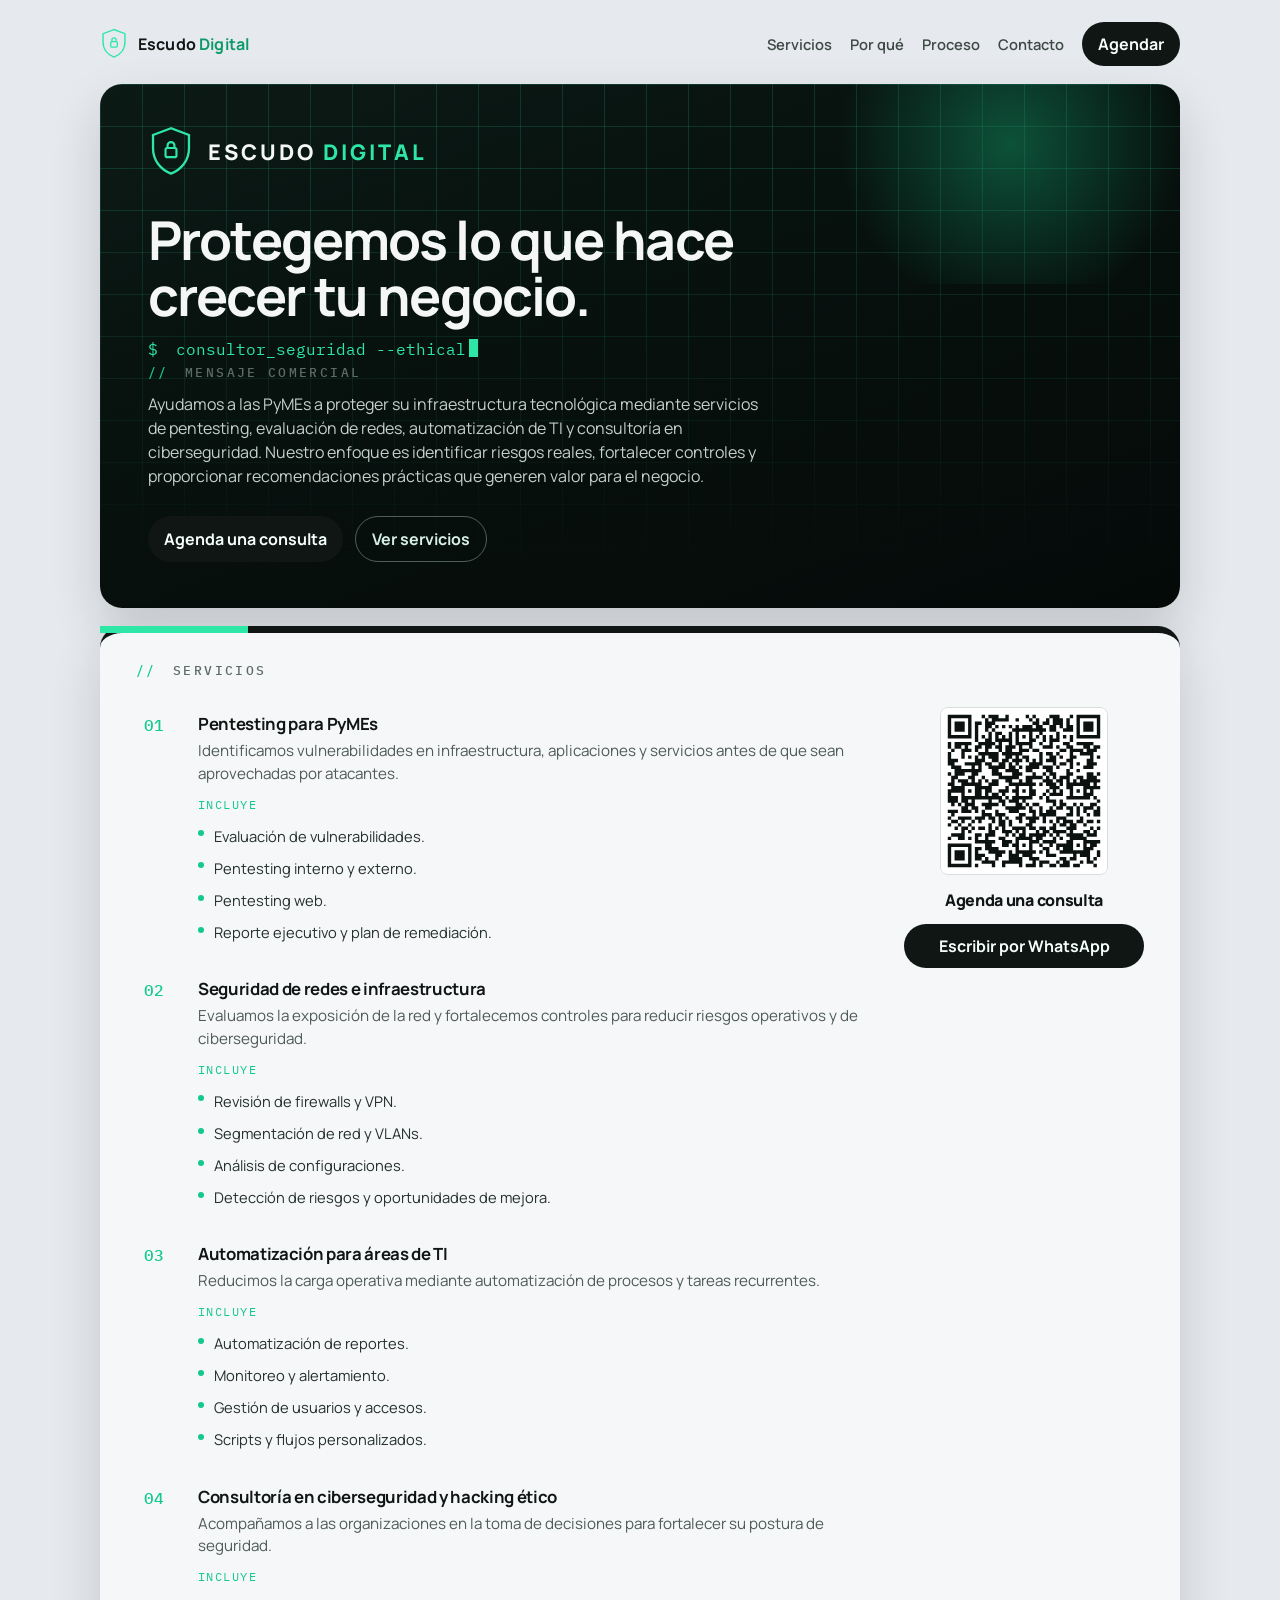
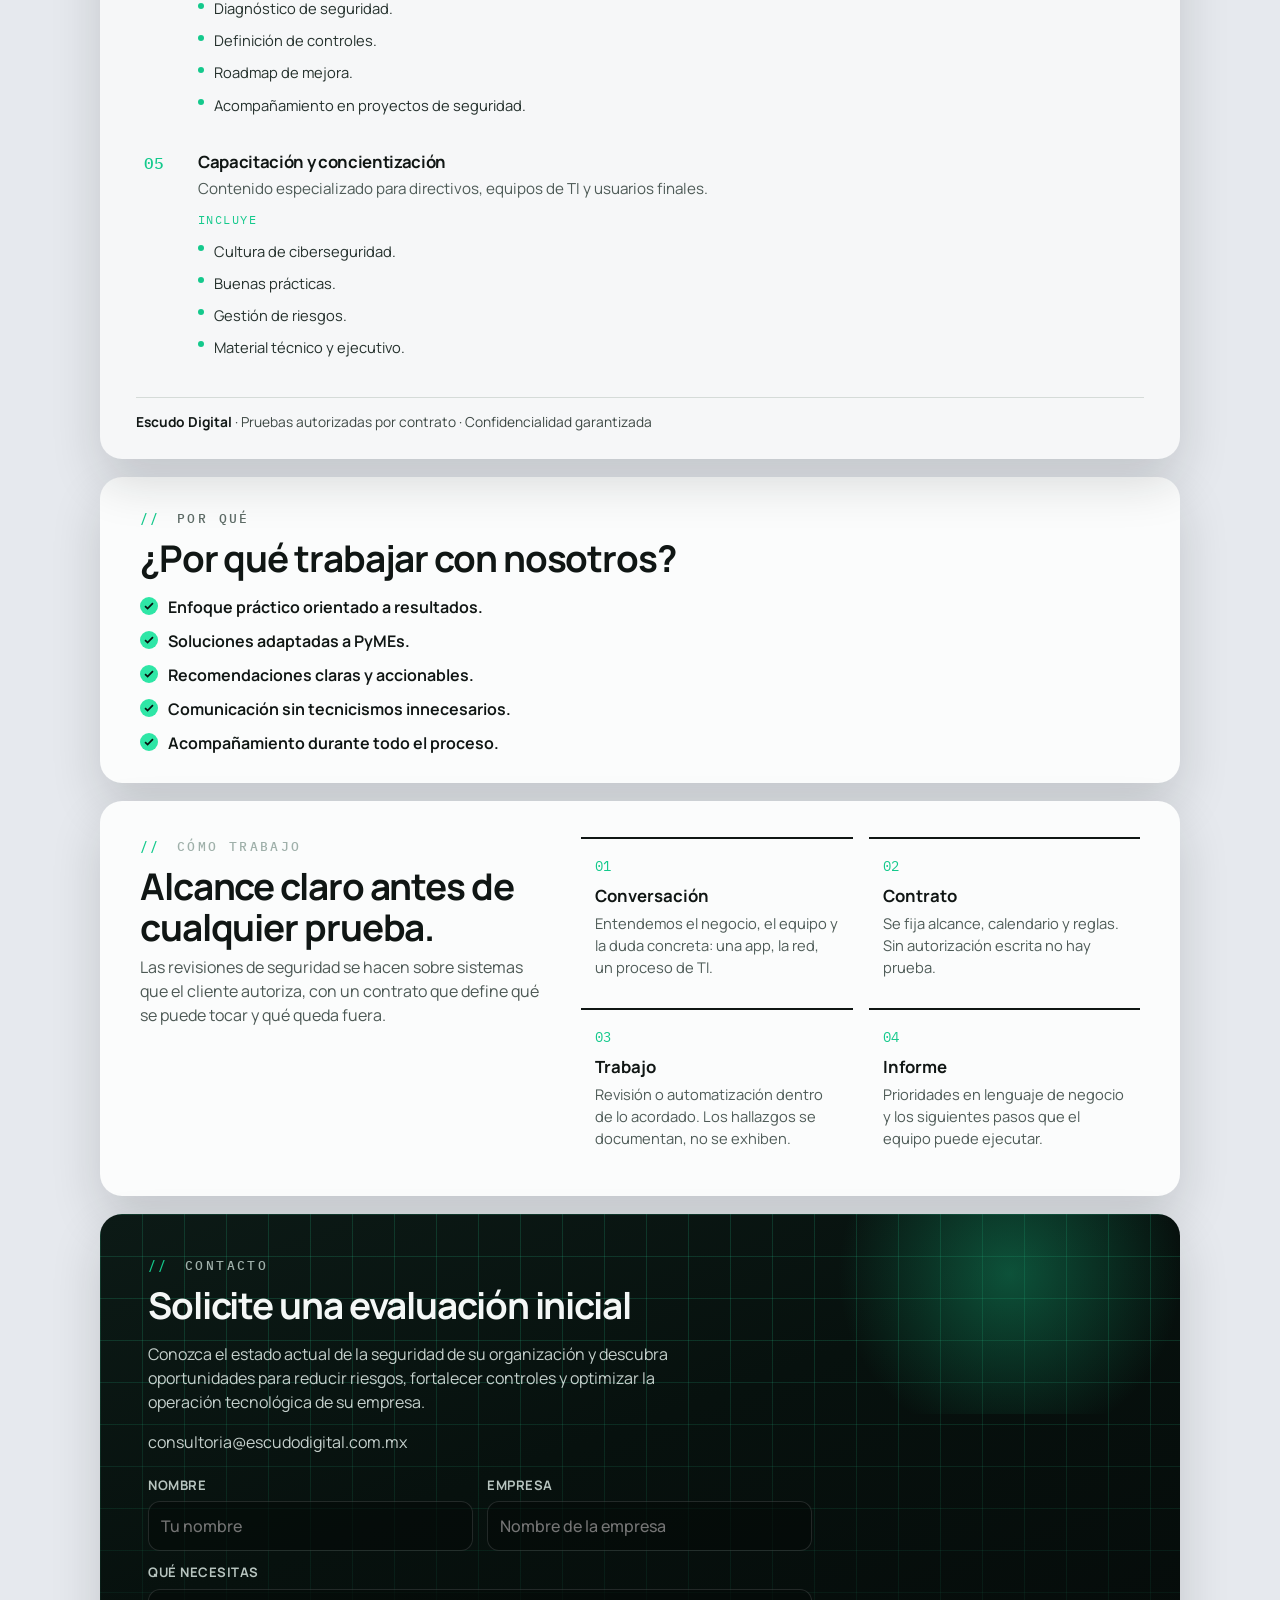
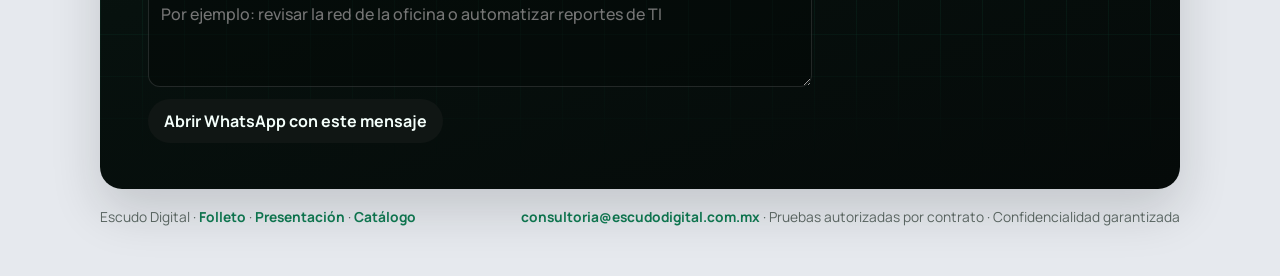
==== index.html @ 9bf89fc8 "Add files via upload" ====
<!DOCTYPE html>
<html lang="es">
<head>
  <meta charset="UTF-8">
  <meta name="viewport" content="width=device-width, initial-scale=1">
  <title>Escudo Digital</title>
  <meta name="description" content="Escudo Digital. Protegemos lo que hace crecer tu negocio. Ciberseguridad y TI para PyMEs.">
  <meta name="theme-color" content="#07110e">
  <link rel="icon" href="favicon.svg" type="image/svg+xml">
  <link rel="preconnect" href="https://fonts.googleapis.com">
  <link rel="preconnect" href="https://fonts.gstatic.com" crossorigin>
  <link href="https://fonts.googleapis.com/css2?family=IBM+Plex+Mono:wght@400;500&family=Manrope:wght@400;500;600;700;800&display=swap" rel="stylesheet">
  <link rel="stylesheet" href="css/styles.css">
</head>
<body>
  <div class="page">
    <header class="nav">
      <a class="brand" href="#inicio">
        <span class="shield" aria-hidden="true">
          <svg viewBox="0 0 32 36" fill="none">
            <path d="M16 1.5 3.5 6.2v9.4c0 8.2 5.3 14.6 12.5 17.4 7.2-2.8 12.5-9.2 12.5-17.4V6.2L16 1.5Z" stroke="currentColor" stroke-width="1.6"/>
            <rect x="12.2" y="15.2" width="7.6" height="6.4" rx="1.2" stroke="currentColor" stroke-width="1.5"/>
            <path d="M13.6 15.2v-1.7a2.4 2.4 0 0 1 4.8 0v1.7" stroke="currentColor" stroke-width="1.5"/>
          </svg>
        </span>
        <span class="brand-name">Escudo <em>Digital</em></span>
      </a>
      <nav class="nav-links" aria-label="Secciones">
        <a href="#servicios">Servicios</a>
        <a href="#por-que">Por qué</a>
        <a href="#proceso">Proceso</a>
        <a href="#contacto">Contacto</a>
      </nav>
      <a class="nav-cta" href="https://wa.me/525574418610?text=Hola%2C%20quiero%20agendar%20una%20consulta%20con%20Escudo%20Digital." target="_blank" rel="noopener">Agendar</a>
    </header>

    <main>
      <section class="hero card-dark" id="inicio">
        <div class="grid" aria-hidden="true"></div>
        <div class="glow" aria-hidden="true"></div>
        <div class="hero-inner">
          <div class="identity">
            <span class="shield lg" aria-hidden="true">
              <svg viewBox="0 0 32 36" fill="none">
                <path d="M16 1.5 3.5 6.2v9.4c0 8.2 5.3 14.6 12.5 17.4 7.2-2.8 12.5-9.2 12.5-17.4V6.2L16 1.5Z" stroke="currentColor" stroke-width="1.6"/>
                <rect x="12.2" y="15.2" width="7.6" height="6.4" rx="1.2" stroke="currentColor" stroke-width="1.5"/>
                <path d="M13.6 15.2v-1.7a2.4 2.4 0 0 1 4.8 0v1.7" stroke="currentColor" stroke-width="1.5"/>
              </svg>
            </span>
            <div>
              <p class="logo-word">Escudo <span>Digital</span></p>
            </div>
          </div>

          <h1>Protegemos lo que hace crecer tu negocio.</h1>
          <p class="prompt" aria-label="consultor de seguridad, modo ético">
            <span class="prompt-mark">$</span>
            <span id="typed"></span><span class="caret" aria-hidden="true"></span>
          </p>
          <p class="kicker hero-kicker"><span>//</span> Mensaje comercial</p>
          <p class="lead">
            Ayudamos a las PyMEs a proteger su infraestructura tecnológica mediante servicios de pentesting, evaluación de redes, automatización de TI y consultoría en ciberseguridad. Nuestro enfoque es identificar riesgos reales, fortalecer controles y proporcionar recomendaciones prácticas que generen valor para el negocio.
          </p>

          <div class="hero-actions">
            <a class="btn primary" href="https://wa.me/525574418610?text=Hola%2C%20quiero%20agendar%20una%20consulta%20con%20Escudo%20Digital." target="_blank" rel="noopener">Agenda una consulta</a>
            <a class="btn ghost" href="#servicios">Ver servicios</a>
          </div>
        </div>
      </section>

      <section class="services card-light" id="servicios">
        <div class="services-head">
          <p class="kicker"><span>//</span> Servicios</p>
        </div>
        <div class="services-layout">
          <ol class="service-list">
            <li>
              <span>01</span>
              <div>
                <h2>Pentesting para PyMEs</h2>
                <p>Identificamos vulnerabilidades en infraestructura, aplicaciones y servicios antes de que sean aprovechadas por atacantes.</p>
                <p class="includes">Incluye</p>
                <ul class="service-detail">
                  <li>Evaluación de vulnerabilidades.</li>
                  <li>Pentesting interno y externo.</li>
                  <li>Pentesting web.</li>
                  <li>Reporte ejecutivo y plan de remediación.</li>
                </ul>
              </div>
            </li>
            <li>
              <span>02</span>
              <div>
                <h2>Seguridad de redes e infraestructura</h2>
                <p>Evaluamos la exposición de la red y fortalecemos controles para reducir riesgos operativos y de ciberseguridad.</p>
                <p class="includes">Incluye</p>
                <ul class="service-detail">
                  <li>Revisión de firewalls y VPN.</li>
                  <li>Segmentación de red y VLANs.</li>
                  <li>Análisis de configuraciones.</li>
                  <li>Detección de riesgos y oportunidades de mejora.</li>
                </ul>
              </div>
            </li>
            <li>
              <span>03</span>
              <div>
                <h2>Automatización para áreas de TI</h2>
                <p>Reducimos la carga operativa mediante automatización de procesos y tareas recurrentes.</p>
                <p class="includes">Incluye</p>
                <ul class="service-detail">
                  <li>Automatización de reportes.</li>
                  <li>Monitoreo y alertamiento.</li>
                  <li>Gestión de usuarios y accesos.</li>
                  <li>Scripts y flujos personalizados.</li>
                </ul>
              </div>
            </li>
            <li>
              <span>04</span>
              <div>
                <h2>Consultoría en ciberseguridad y hacking ético</h2>
                <p>Acompañamos a las organizaciones en la toma de decisiones para fortalecer su postura de seguridad.</p>
                <p class="includes">Incluye</p>
                <ul class="service-detail">
                  <li>Diagnóstico de seguridad.</li>
                  <li>Definición de controles.</li>
                  <li>Roadmap de mejora.</li>
                  <li>Acompañamiento en proyectos de seguridad.</li>
                </ul>
              </div>
            </li>
            <li>
              <span>05</span>
              <div>
                <h2>Capacitación y concientización</h2>
                <p>Contenido especializado para directivos, equipos de TI y usuarios finales.</p>
                <p class="includes">Incluye</p>
                <ul class="service-detail">
                  <li>Cultura de ciberseguridad.</li>
                  <li>Buenas prácticas.</li>
                  <li>Gestión de riesgos.</li>
                  <li>Material técnico y ejecutivo.</li>
                </ul>
              </div>
            </li>
          </ol>

          <aside class="agenda">
            <img src="qr.svg" width="168" height="168" alt="Código QR para agendar una consulta por WhatsApp">
            <p>Agenda una consulta</p>
            <a class="btn primary full" href="https://wa.me/525574418610?text=Hola%2C%20quiero%20agendar%20una%20consulta%20con%20Escudo%20Digital." target="_blank" rel="noopener">Escribir por WhatsApp</a>
          </aside>
        </div>
        <p class="fineprint"><strong>Escudo Digital</strong> · Pruebas autorizadas por contrato · Confidencialidad garantizada</p>
      </section>

      <section class="why" id="por-que">
        <p class="kicker"><span>//</span> Por qué</p>
        <h2>¿Por qué trabajar con nosotros?</h2>
        <ul>
          <li>Enfoque práctico orientado a resultados.</li>
          <li>Soluciones adaptadas a PyMEs.</li>
          <li>Recomendaciones claras y accionables.</li>
          <li>Comunicación sin tecnicismos innecesarios.</li>
          <li>Acompañamiento durante todo el proceso.</li>
        </ul>
      </section>

      <section class="process" id="proceso">
        <div class="process-copy">
          <p class="kicker light"><span>//</span> Cómo trabajo</p>
          <h2>Alcance claro antes de cualquier prueba.</h2>
          <p>Las revisiones de seguridad se hacen sobre sistemas que el cliente autoriza, con un contrato que define qué se puede tocar y qué queda fuera.</p>
        </div>
        <ol class="steps">
          <li>
            <span>01</span>
            <h3>Conversación</h3>
            <p>Entendemos el negocio, el equipo y la duda concreta: una app, la red, un proceso de TI.</p>
          </li>
          <li>
            <span>02</span>
            <h3>Contrato</h3>
            <p>Se fija alcance, calendario y reglas. Sin autorización escrita no hay prueba.</p>
          </li>
          <li>
            <span>03</span>
            <h3>Trabajo</h3>
            <p>Revisión o automatización dentro de lo acordado. Los hallazgos se documentan, no se exhiben.</p>
          </li>
          <li>
            <span>04</span>
            <h3>Informe</h3>
            <p>Prioridades en lenguaje de negocio y los siguientes pasos que el equipo puede ejecutar.</p>
          </li>
        </ol>
      </section>

      <section class="contact card-dark" id="contacto">
        <div class="grid" aria-hidden="true"></div>
        <div class="glow" aria-hidden="true"></div>
        <div class="contact-inner">
          <p class="kicker"><span>//</span> Contacto</p>
          <h2>Solicite una evaluación inicial</h2>
          <p>Conozca el estado actual de la seguridad de su organización y descubra oportunidades para reducir riesgos, fortalecer controles y optimizar la operación tecnológica de su empresa.</p>
          <p class="mail"><a href="mailto:consultoria@escudodigital.com.mx">consultoria@escudodigital.com.mx</a></p>
          <form class="consult" id="consult-form">
            <label>
              Nombre
              <input name="nombre" type="text" autocomplete="name" required placeholder="Tu nombre">
            </label>
            <label>
              Empresa
              <input name="empresa" type="text" autocomplete="organization" placeholder="Nombre de la empresa">
            </label>
            <label class="wide">
              Qué necesitas
              <textarea name="mensaje" rows="3" required placeholder="Por ejemplo: revisar la red de la oficina o automatizar reportes de TI"></textarea>
            </label>
            <button class="btn primary" type="submit">Abrir WhatsApp con este mensaje</button>
          </form>
        </div>
      </section>
    </main>

    <footer>
      <p>Escudo Digital · <a href="folleto.html">Folleto</a> · <a href="presentacion.html">Presentación</a> · <a href="catalogo.html">Catálogo</a></p>
      <p><a href="mailto:consultoria@escudodigital.com.mx">consultoria@escudodigital.com.mx</a> · Pruebas autorizadas por contrato · Confidencialidad garantizada</p>
    </footer>
  </div>
  <script src="js/main.js"></script>
</body>
</html>
---- css/styles.css ----
:root {
  --bg: #e6e9ee;
  --ink: #101614;
  --card: #07110e;
  --green: #2ee6a6;
  --green-dim: #14c98c;
  --muted: #8d9894;
  --paper: #f6f7f8;
  --line: rgba(46, 230, 166, 0.16);
  --shadow: 0 22px 50px rgba(16, 24, 22, 0.16);
  --radius: 22px;
  --sans: "Manrope", "Segoe UI", sans-serif;
  --mono: "IBM Plex Mono", ui-monospace, monospace;
}

* { box-sizing: border-box; }
html { scroll-behavior: smooth; }
body {
  margin: 0;
  min-height: 100vh;
  background:
    radial-gradient(900px 420px at 50% -10%, #f4f6f8, transparent 60%),
    var(--bg);
  color: var(--ink);
  font-family: var(--sans);
  font-size: 16px;
  line-height: 1.5;
}

a { color: inherit; text-decoration: none; }
button, input, textarea { font: inherit; }

.page {
  width: min(1080px, calc(100% - 32px));
  margin: 0 auto;
  padding: 22px 0 48px;
}

.nav {
  display: flex;
  align-items: center;
  gap: 18px;
  margin-bottom: 18px;
}
.brand {
  display: flex;
  align-items: center;
  gap: 10px;
  font-weight: 700;
  letter-spacing: 0.01em;
}
.brand em { font-style: normal; color: #0e9a68; }
.nav-links {
  display: flex;
  gap: 18px;
  margin-left: auto;
  color: #3d4945;
  font-size: 0.92rem;
  font-weight: 600;
}
.nav-links a:hover { color: #0b7a52; }
.nav-cta, .btn {
  display: inline-flex;
  align-items: center;
  justify-content: center;
  border-radius: 999px;
  padding: 10px 16px;
  font-weight: 700;
  border: 0;
  cursor: pointer;
}
.nav-cta, .btn.primary {
  background: var(--ink);
  color: #f4fffb;
}
.nav-cta:hover, .btn.primary:hover { background: #1a2a24; }
.btn.ghost {
  background: transparent;
  color: #d7efe6;
  border: 1px solid rgba(215, 239, 230, 0.35);
}
.btn.ghost:hover { border-color: var(--green); color: white; }
.btn.full { width: 100%; }

.shield {
  width: 28px;
  height: 32px;
  color: var(--green);
  display: grid;
  place-items: center;
}
.shield svg { width: 100%; height: 100%; }
.shield.lg { width: 46px; height: 52px; }

.card-dark, .card-light, .process {
  border-radius: var(--radius);
  box-shadow: var(--shadow);
}
.card-dark {
  position: relative;
  overflow: hidden;
  background: linear-gradient(160deg, #0c1a16 0%, #07110e 42%, #050a09 100%);
  color: #f4f7f6;
}
.grid {
  position: absolute;
  inset: 0;
  background-image:
    linear-gradient(var(--line) 1px, transparent 1px),
    linear-gradient(90deg, var(--line) 1px, transparent 1px);
  background-size: 42px 42px;
  mask-image: linear-gradient(180deg, #000 20%, transparent 95%);
  pointer-events: none;
}
.glow {
  position: absolute;
  width: 420px;
  height: 280px;
  right: -40px;
  top: -80px;
  background: radial-gradient(circle, rgba(20, 160, 110, 0.45), transparent 68%);
  pointer-events: none;
}

.hero-inner, .contact-inner { position: relative; padding: 42px 48px 46px; }
.identity { display: flex; align-items: center; gap: 14px; }
.logo-word {
  margin: 0;
  font-size: 1.35rem;
  font-weight: 800;
  letter-spacing: 0.14em;
  text-transform: uppercase;
}
.logo-word span { color: var(--green); }
.tagline { margin: 2px 0 0; color: #b7c2be; font-size: 0.95rem; }

.hero h1 {
  margin: 34px 0 12px;
  font-size: clamp(2.1rem, 4.6vw, 3.35rem);
  line-height: 1.05;
  letter-spacing: -0.03em;
  max-width: 18ch;
}
.prompt {
  margin: 0;
  font-family: var(--mono);
  color: var(--green);
  font-size: 1.02rem;
  min-height: 1.6em;
}
.prompt-mark { margin-right: 8px; }
.caret {
  display: inline-block;
  width: 9px;
  height: 1.05em;
  margin-left: 3px;
  background: var(--green);
  vertical-align: -2px;
  animation: blink 1.05s steps(1) infinite;
}
@keyframes blink { 50% { opacity: 0; } }

.hero-kicker { margin-top: 28px; color: #9fb0aa; }
.lead {
  max-width: 62ch;
  color: #c5d0cc;
  margin: 10px 0 0;
}

.contacts {
  list-style: none;
  padding: 0;
  margin: 26px 0 0;
  display: grid;
  gap: 10px;
}
.contacts a, .contacts li {
  display: flex;
  align-items: center;
  gap: 10px;
  color: #e7eeeb;
  font-weight: 650;
}
.contacts a:hover { color: white; }
.icon {
  width: 28px;
  height: 28px;
  border-radius: 50%;
  display: grid;
  place-items: center;
  flex: none;
}
.icon svg { width: 16px; height: 16px; }
.icon.wa { background: #16382c; color: var(--green); }
.icon.pin { background: transparent; color: #9aa8a3; width: 28px; }

.hero-actions { display: flex; gap: 12px; margin-top: 28px; flex-wrap: wrap; }

.services {
  margin-top: 18px;
  background: var(--paper);
  border-top: 7px solid #101614;
  position: relative;
  padding: 28px 36px 18px;
}
.services::before {
  content: "";
  position: absolute;
  left: 0;
  top: -7px;
  width: 148px;
  height: 7px;
  background: var(--green);
}
.kicker {
  margin: 0;
  font-family: var(--mono);
  letter-spacing: 0.18em;
  text-transform: uppercase;
  font-size: 0.82rem;
  color: #5d6b66;
  font-weight: 500;
}
.kicker span { color: var(--green-dim); margin-right: 6px; }
.kicker.light, .contact .kicker { color: #9fb0aa; }

.services-layout {
  display: grid;
  grid-template-columns: 1fr 240px;
  gap: 28px;
  align-items: start;
  margin-top: 18px;
}
.service-list {
  list-style: none;
  margin: 0;
  padding: 0;
  display: grid;
  gap: 4px;
}
.service-list > li {
  display: grid;
  grid-template-columns: 42px 1fr;
  gap: 12px;
  padding: 12px 8px;
  border-radius: 12px;
}
.service-list > li:hover { background: #eef3f1; }
.service-list .includes {
  margin: 10px 0 0;
  font-family: var(--mono);
  font-size: 0.75rem;
  letter-spacing: 0.12em;
  text-transform: uppercase;
  color: var(--green-dim);
}
.service-detail {
  list-style: none;
  margin: 6px 0 0;
  padding: 0;
}
.service-detail li {
  position: relative;
  padding: 5px 0 5px 16px;
  color: #24302c;
  font-size: 0.92rem;
}
.service-detail li::before {
  content: "";
  position: absolute;
  left: 0;
  top: 0.72em;
  width: 6px;
  height: 6px;
  border-radius: 50%;
  background: var(--green-dim);
}
.service-list span {
  color: var(--green-dim);
  font-family: var(--mono);
  font-weight: 500;
  padding-top: 2px;
}
.service-list h2 {
  margin: 0;
  font-size: 1.05rem;
  letter-spacing: -0.02em;
}
.service-list p {
  margin: 4px 0 0;
  color: #4e5b57;
  font-size: 0.95rem;
}

.agenda {
  text-align: center;
  padding-top: 8px;
}
.agenda img {
  width: 168px;
  height: 168px;
  border: 1px solid #d7dedb;
  border-radius: 8px;
  background: white;
}
.agenda p {
  margin: 10px 0 14px;
  font-weight: 800;
  letter-spacing: -0.02em;
  line-height: 1.2;
}

.fineprint {
  margin: 22px 0 8px;
  padding-top: 14px;
  border-top: 1px solid #d5dbd8;
  font-size: 0.86rem;
  color: #3c4743;
}
.fineprint strong { color: #121816; }

.why {
  margin-top: 18px;
  padding: 32px 40px 28px;
  background: #fbfcfc;
  border-radius: var(--radius);
  box-shadow: var(--shadow);
}
.why h2 {
  margin: 10px 0 16px;
  font-size: clamp(1.7rem, 3vw, 2.3rem);
  letter-spacing: -0.03em;
  line-height: 1.1;
}
.why ul {
  list-style: none;
  margin: 0;
  padding: 0;
  display: grid;
  gap: 10px;
}
.why li {
  display: flex;
  align-items: flex-start;
  gap: 10px;
  font-weight: 650;
}
.why li::before {
  content: "";
  width: 18px;
  height: 18px;
  margin-top: 2px;
  flex: none;
  border-radius: 50%;
  background: var(--green) url("data:image/svg+xml,%3Csvg xmlns='http://www.w3.org/2000/svg' viewBox='0 0 16 16'%3E%3Cpath fill='none' stroke='%2307110e' stroke-width='2' d='M3.5 8.2 6.4 11 12.5 4.8'/%3E%3C/svg%3E") center / 14px no-repeat;
}

.process {
  margin-top: 18px;
  padding: 36px 40px 32px;
  background: #fbfcfc;
  display: grid;
  grid-template-columns: 0.85fr 1.15fr;
  gap: 28px;
}
.process h2, .contact h2 {
  margin: 10px 0 8px;
  font-size: clamp(1.7rem, 3vw, 2.3rem);
  letter-spacing: -0.03em;
  line-height: 1.1;
}
.process-copy p:last-child { color: #4c5854; margin: 0; }
.steps {
  list-style: none;
  margin: 0;
  padding: 0;
  display: grid;
  grid-template-columns: 1fr 1fr;
  gap: 16px;
}
.steps li {
  padding: 14px 14px 6px;
  border-top: 2px solid #101614;
}
.steps span {
  font-family: var(--mono);
  color: var(--green-dim);
  font-size: 0.85rem;
}
.steps h3 { margin: 6px 0 4px; font-size: 1.05rem; }
.steps p { margin: 0 0 8px; color: #4e5b57; font-size: 0.92rem; }

.contact { margin-top: 18px; }
.contact-inner { max-width: 760px; }
.contact p { color: #c5d0cc; max-width: 52ch; }
.consult {
  margin-top: 22px;
  display: grid;
  grid-template-columns: 1fr 1fr;
  gap: 12px 14px;
}
.consult label {
  display: grid;
  gap: 6px;
  font-size: 0.82rem;
  font-weight: 700;
  letter-spacing: 0.04em;
  text-transform: uppercase;
  color: #b7c4bf;
}
.consult .wide { grid-column: 1 / -1; }
.consult input, .consult textarea {
  width: 100%;
  border: 1px solid rgba(255, 255, 255, 0.12);
  background: rgba(4, 10, 8, 0.55);
  color: white;
  border-radius: 12px;
  padding: 12px 12px;
  text-transform: none;
  letter-spacing: 0;
  font-weight: 500;
  font-size: 1rem;
}
.consult input:focus, .consult textarea:focus {
  outline: 2px solid rgba(46, 230, 166, 0.7);
  border-color: transparent;
}
.consult button { justify-self: start; }

footer {
  display: flex;
  justify-content: space-between;
  gap: 12px;
  flex-wrap: wrap;
  margin-top: 18px;
  color: #5c6864;
  font-size: 0.86rem;
}
footer p { margin: 0; }
footer a { color: #0e7a52; font-weight: 700; }

@media (max-width: 820px) {
  .nav-links { display: none; }
  .hero-inner, .contact-inner, .services, .why, .process { padding-left: 22px; padding-right: 22px; }
  .services-layout, .process, .consult { grid-template-columns: 1fr; }
  .agenda { display: grid; justify-items: center; }
  .steps { grid-template-columns: 1fr; }
  .hero h1 { max-width: none; }
}
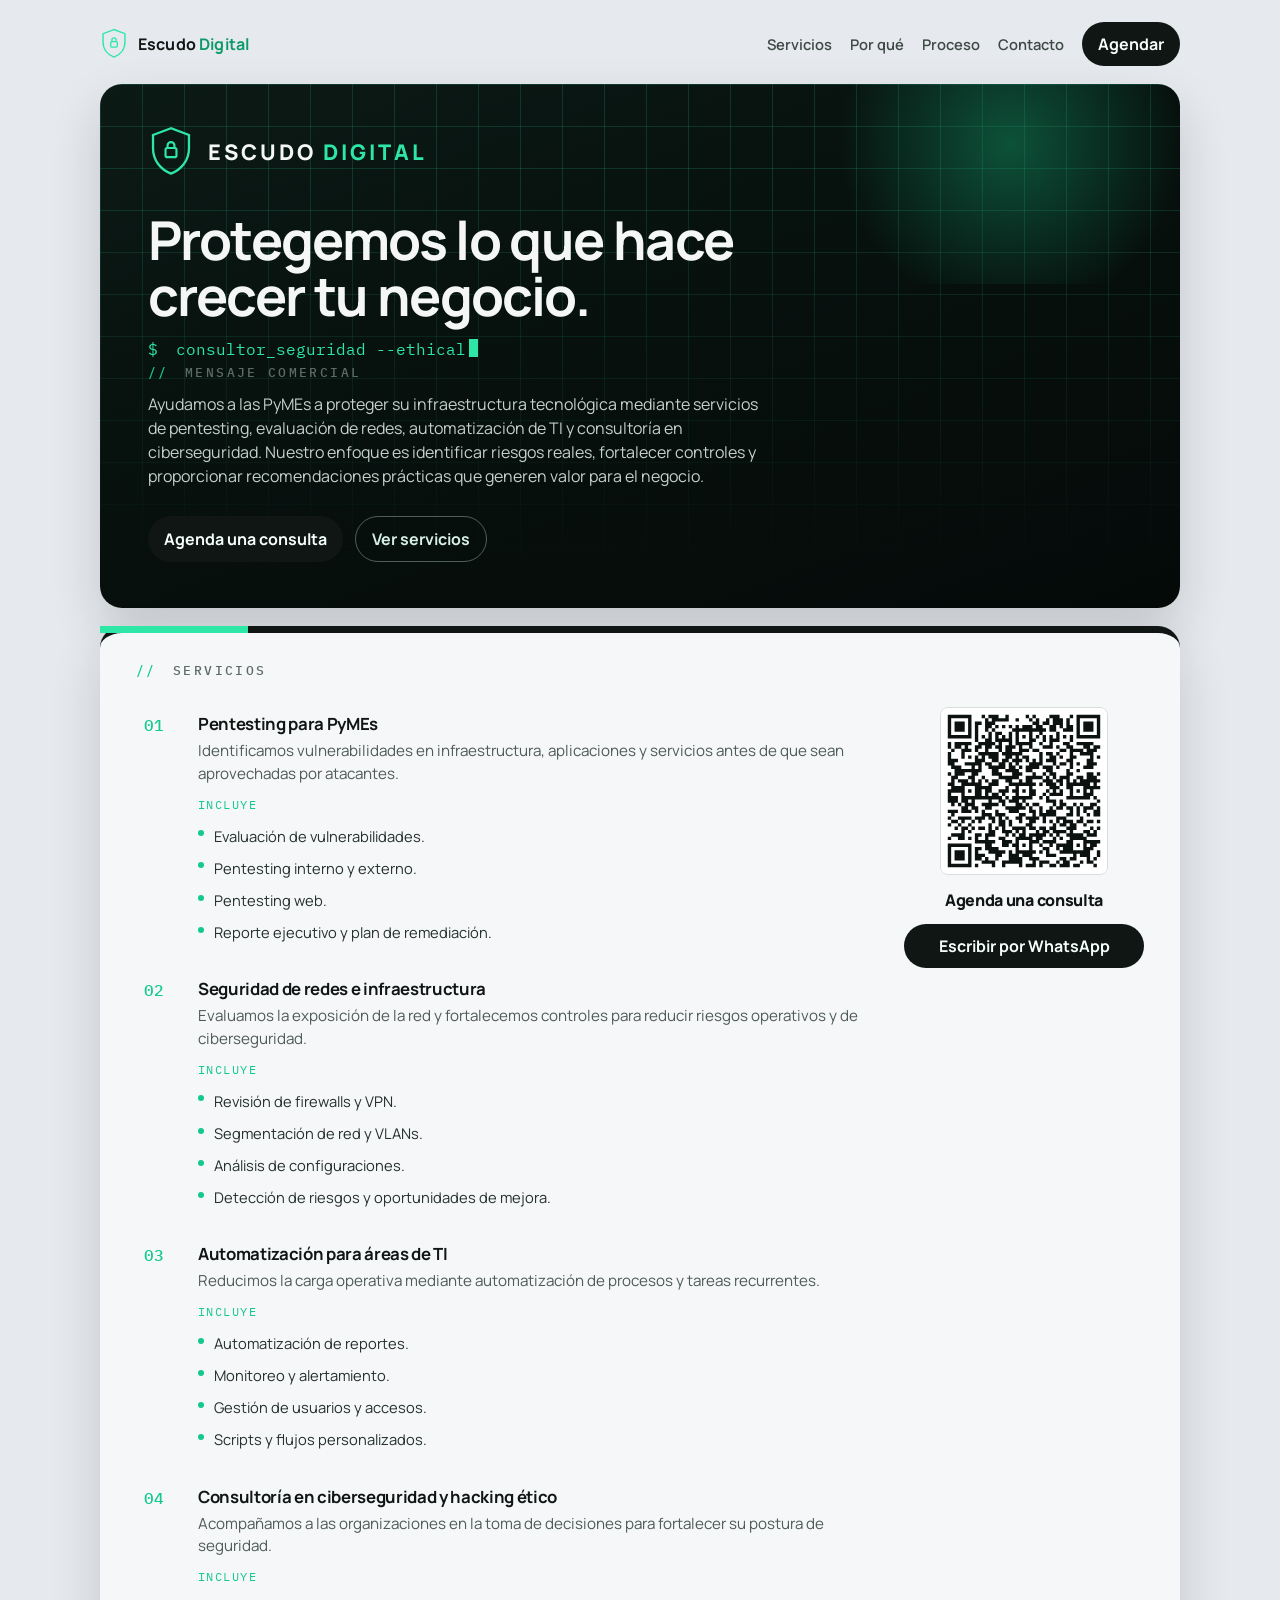
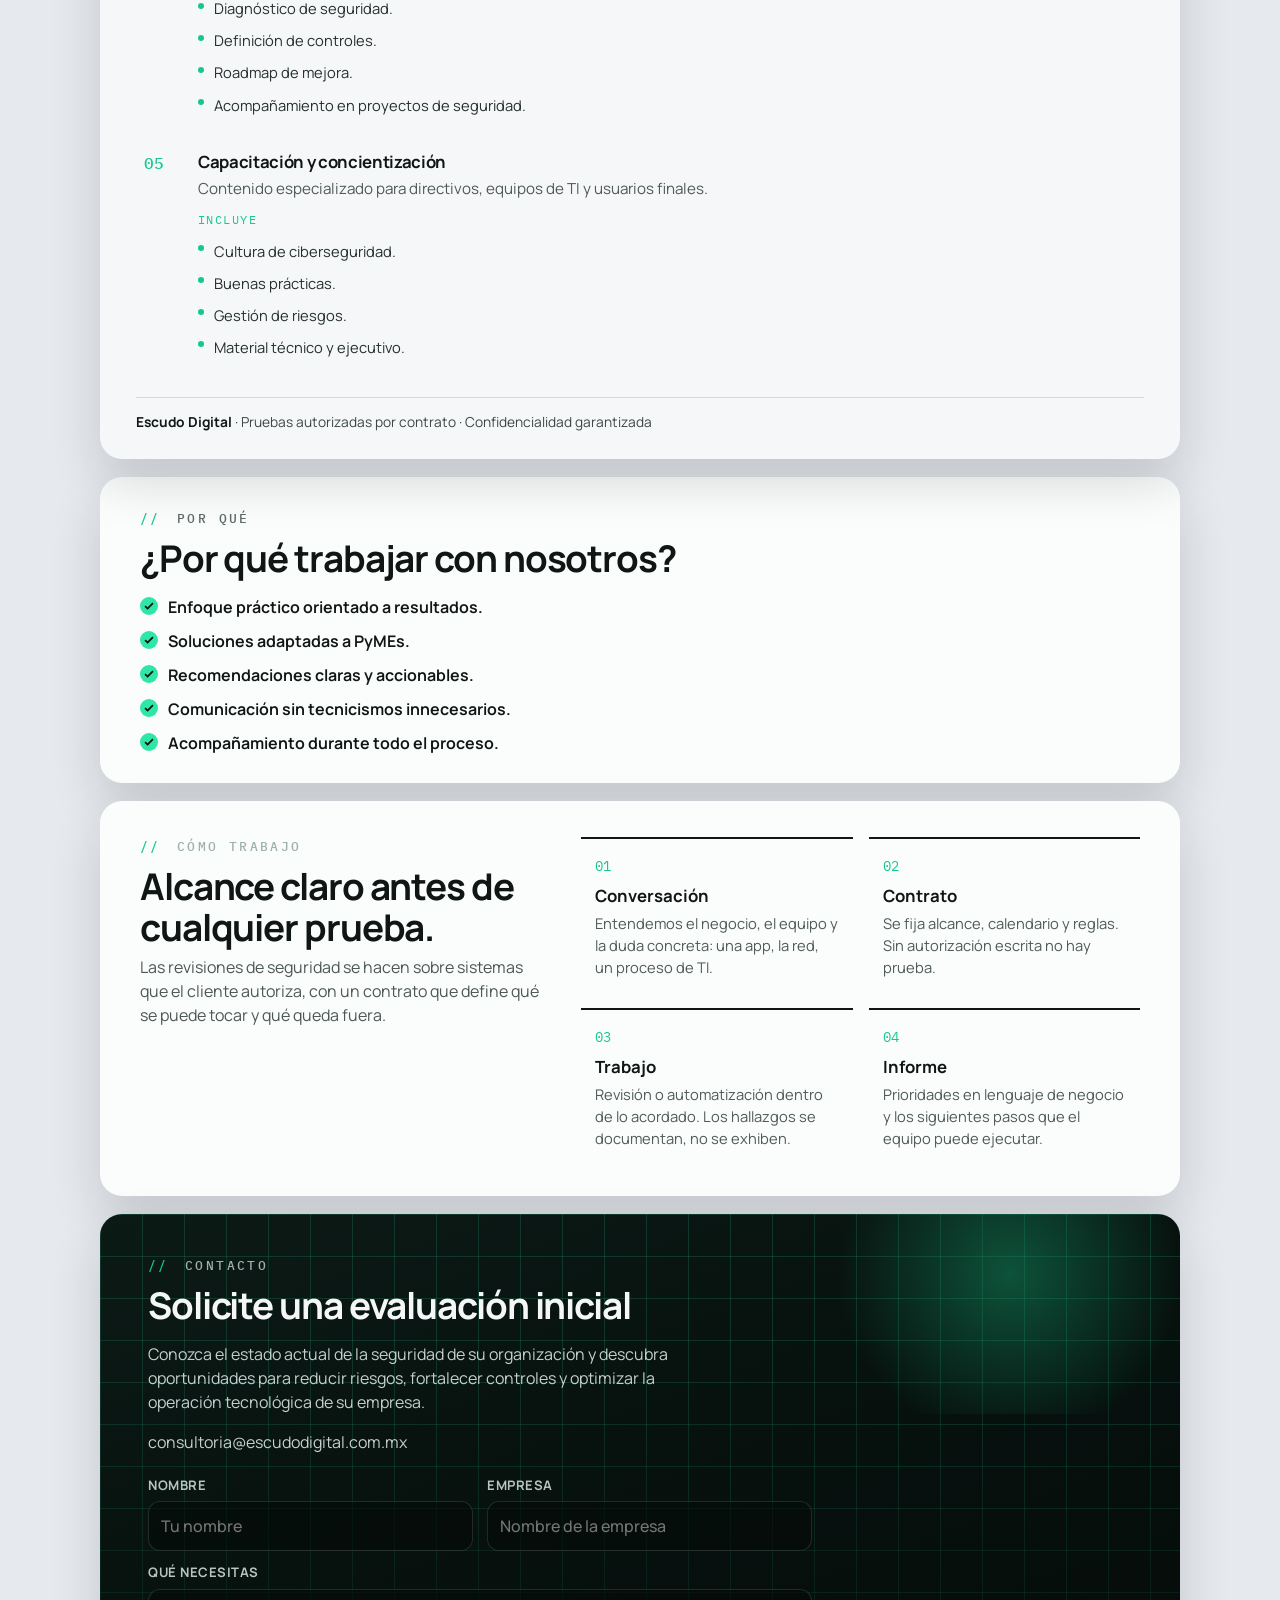
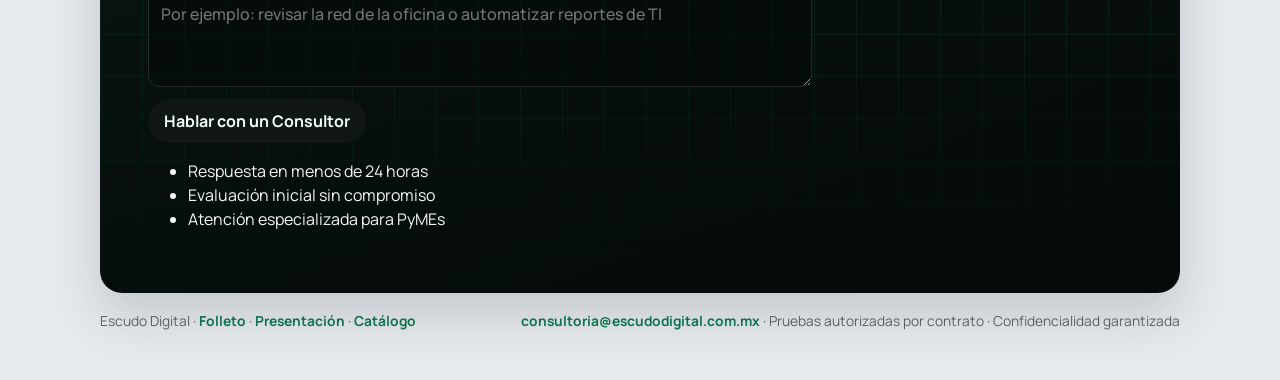
==== commit 8a1b7e60: "Add files via upload" ====
--- a/index.html
+++ b/index.html
@@ -206,6 +206,7 @@
           <h2>Solicite una evaluación inicial</h2>
           <p>Conozca el estado actual de la seguridad de su organización y descubra oportunidades para reducir riesgos, fortalecer controles y optimizar la operación tecnológica de su empresa.</p>
           <p class="mail"><a href="mailto:consultoria@escudodigital.com.mx">consultoria@escudodigital.com.mx</a></p>
+          <div class="contact-split">
           <form class="consult" id="consult-form">
             <label>
               Nombre
@@ -219,8 +220,14 @@
               Qué necesitas
               <textarea name="mensaje" rows="3" required placeholder="Por ejemplo: revisar la red de la oficina o automatizar reportes de TI"></textarea>
             </label>
-            <button class="btn primary" type="submit">Abrir WhatsApp con este mensaje</button>
+            <button class="btn primary" type="submit">Hablar con un Consultor</button>
           </form>
+          <ul class="assurances">
+            <li>Respuesta en menos de 24 horas</li>
+            <li>Evaluación inicial sin compromiso</li>
+            <li>Atención especializada para PyMEs</li>
+          </ul>
+          </div>
         </div>
       </section>
     </main>
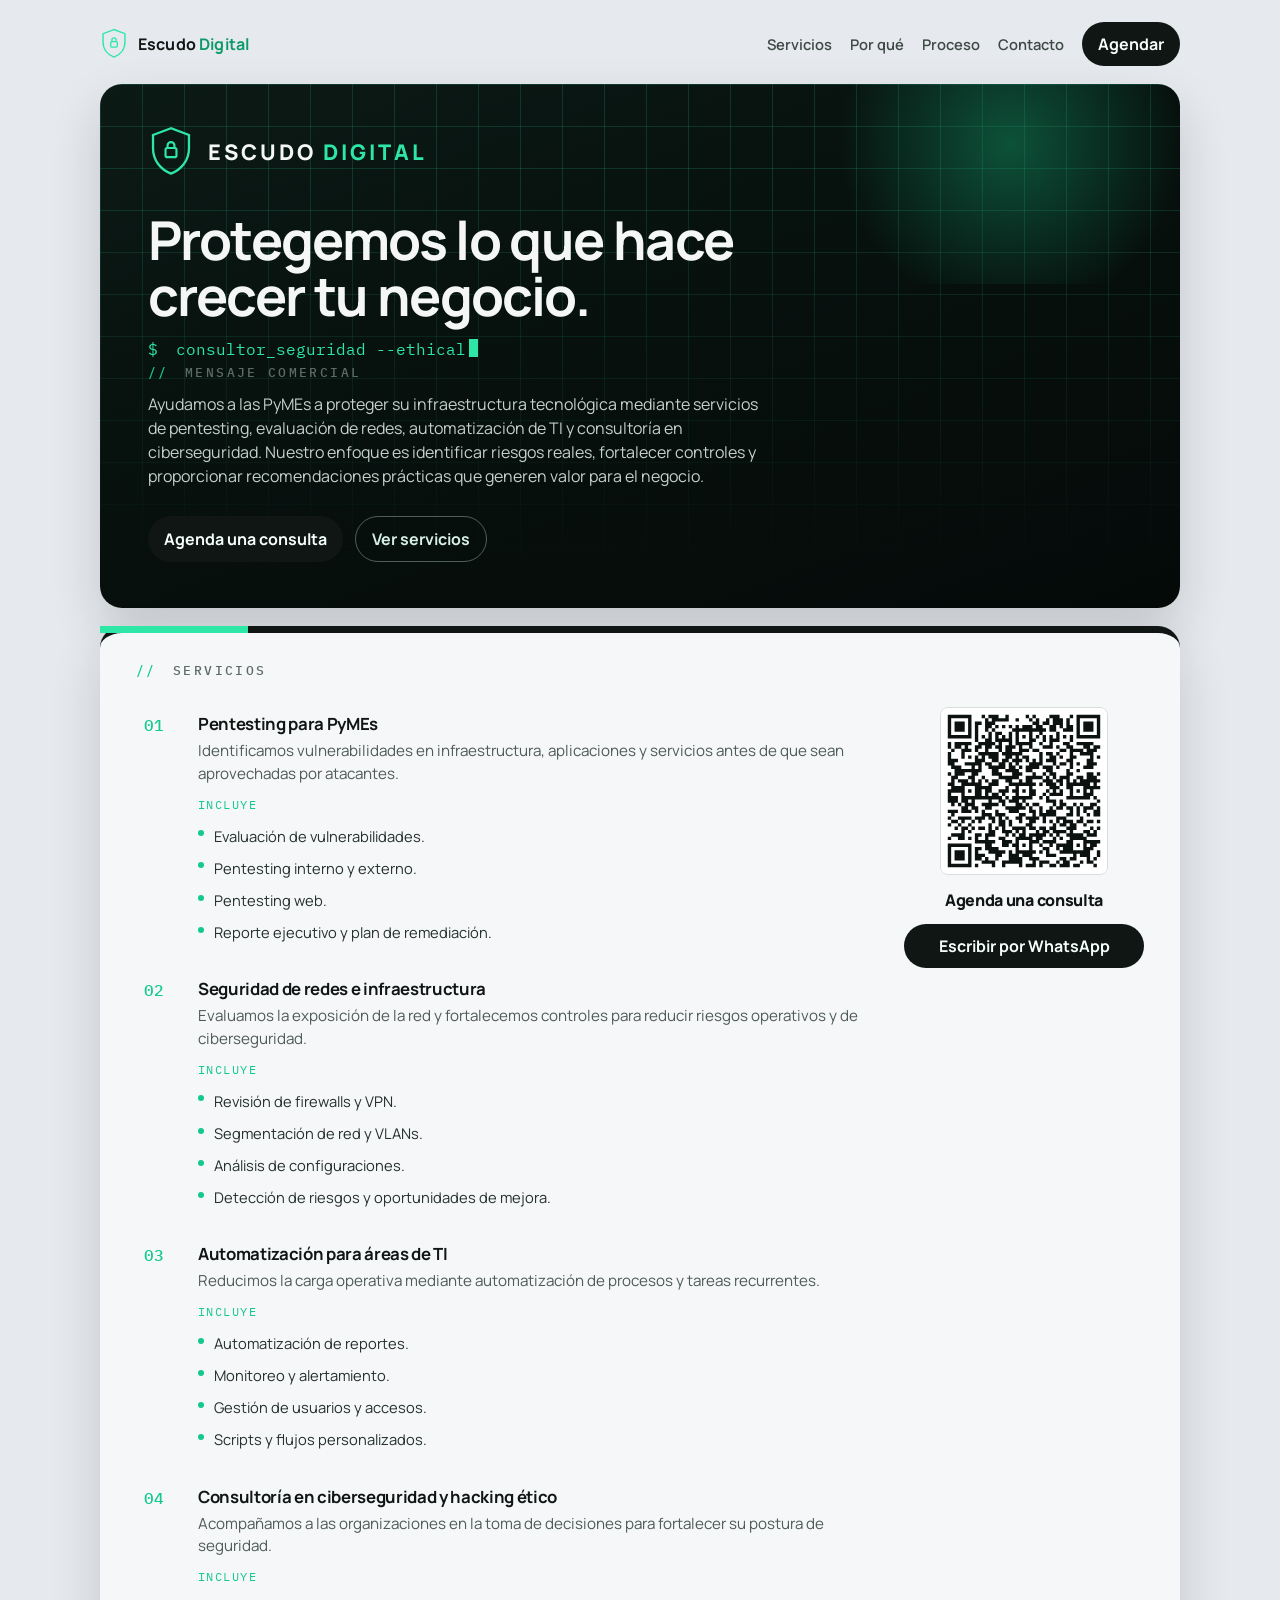
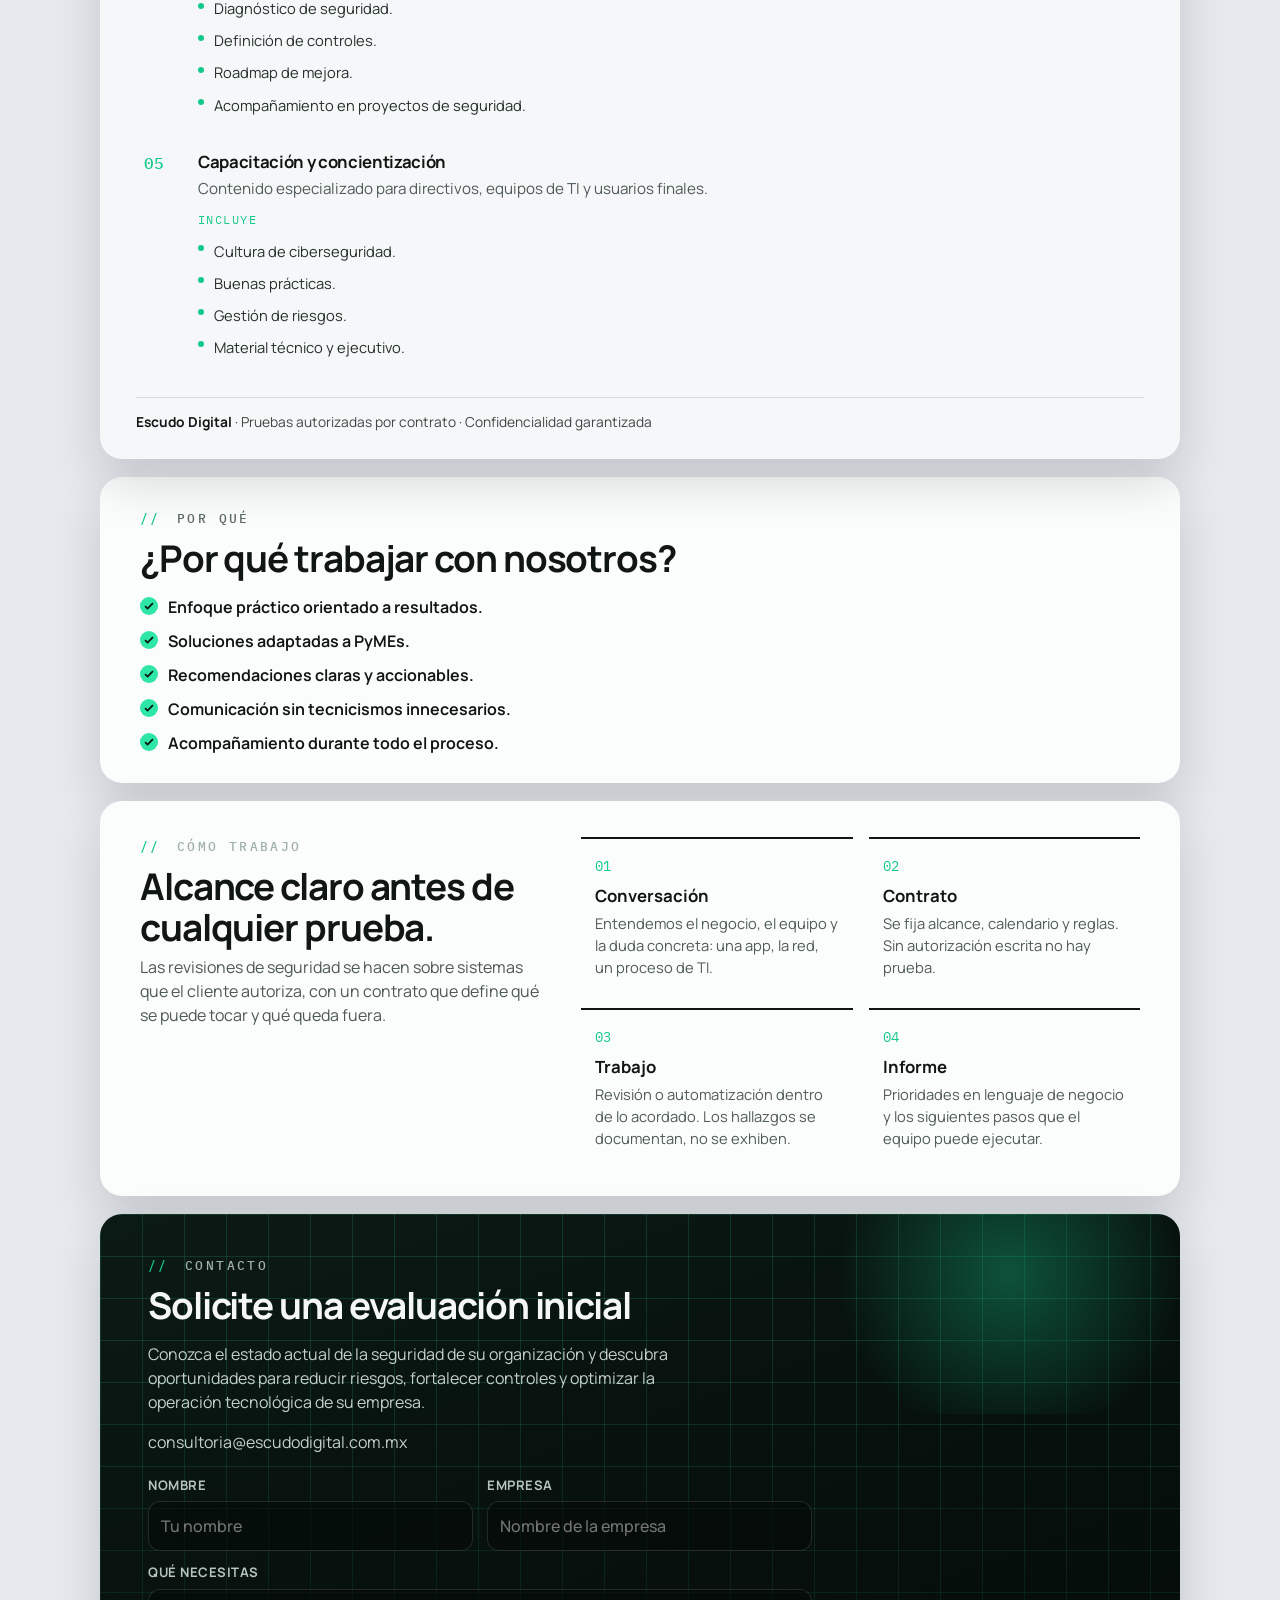
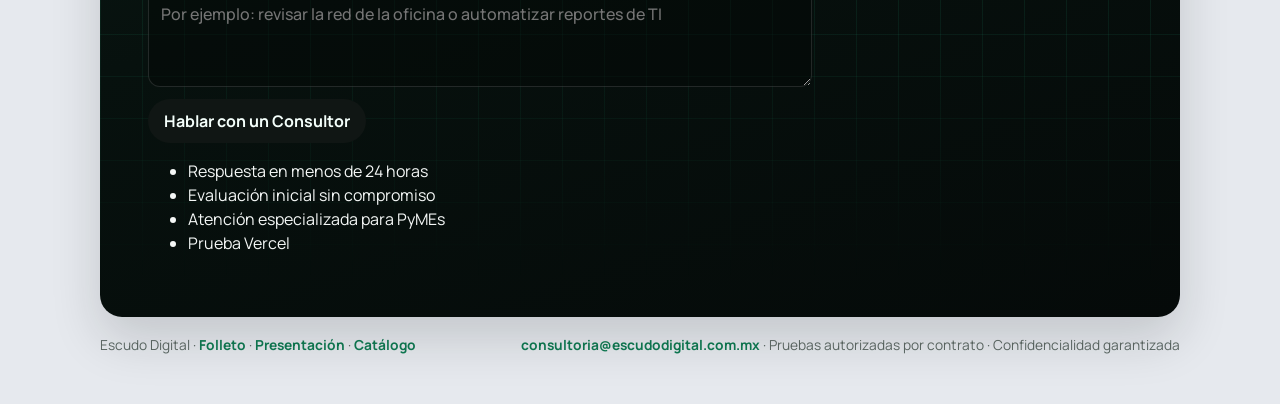
==== commit 125b345b: "Update index.html" ====
--- a/index.html
+++ b/index.html
@@ -226,6 +226,7 @@
             <li>Respuesta en menos de 24 horas</li>
             <li>Evaluación inicial sin compromiso</li>
             <li>Atención especializada para PyMEs</li>
+            <li>Prueba Vercel</li>
           </ul>
           </div>
         </div>
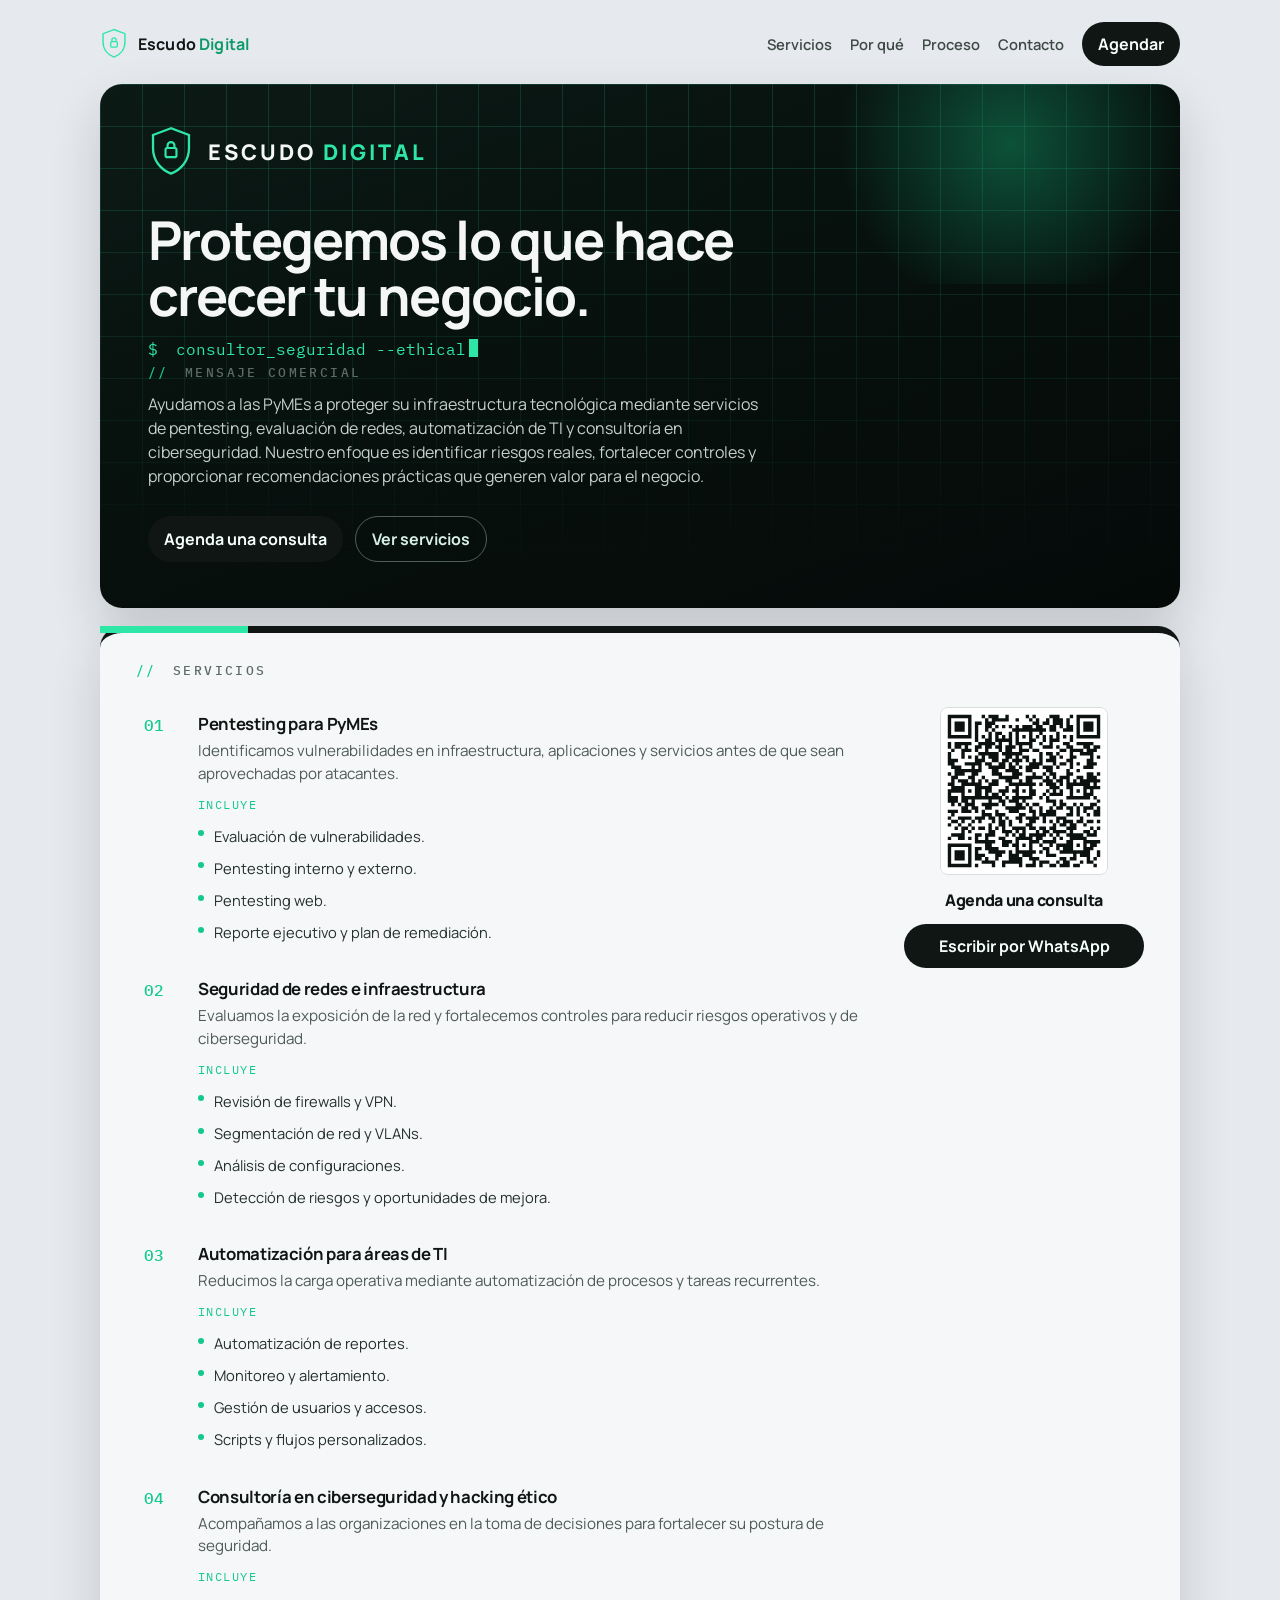
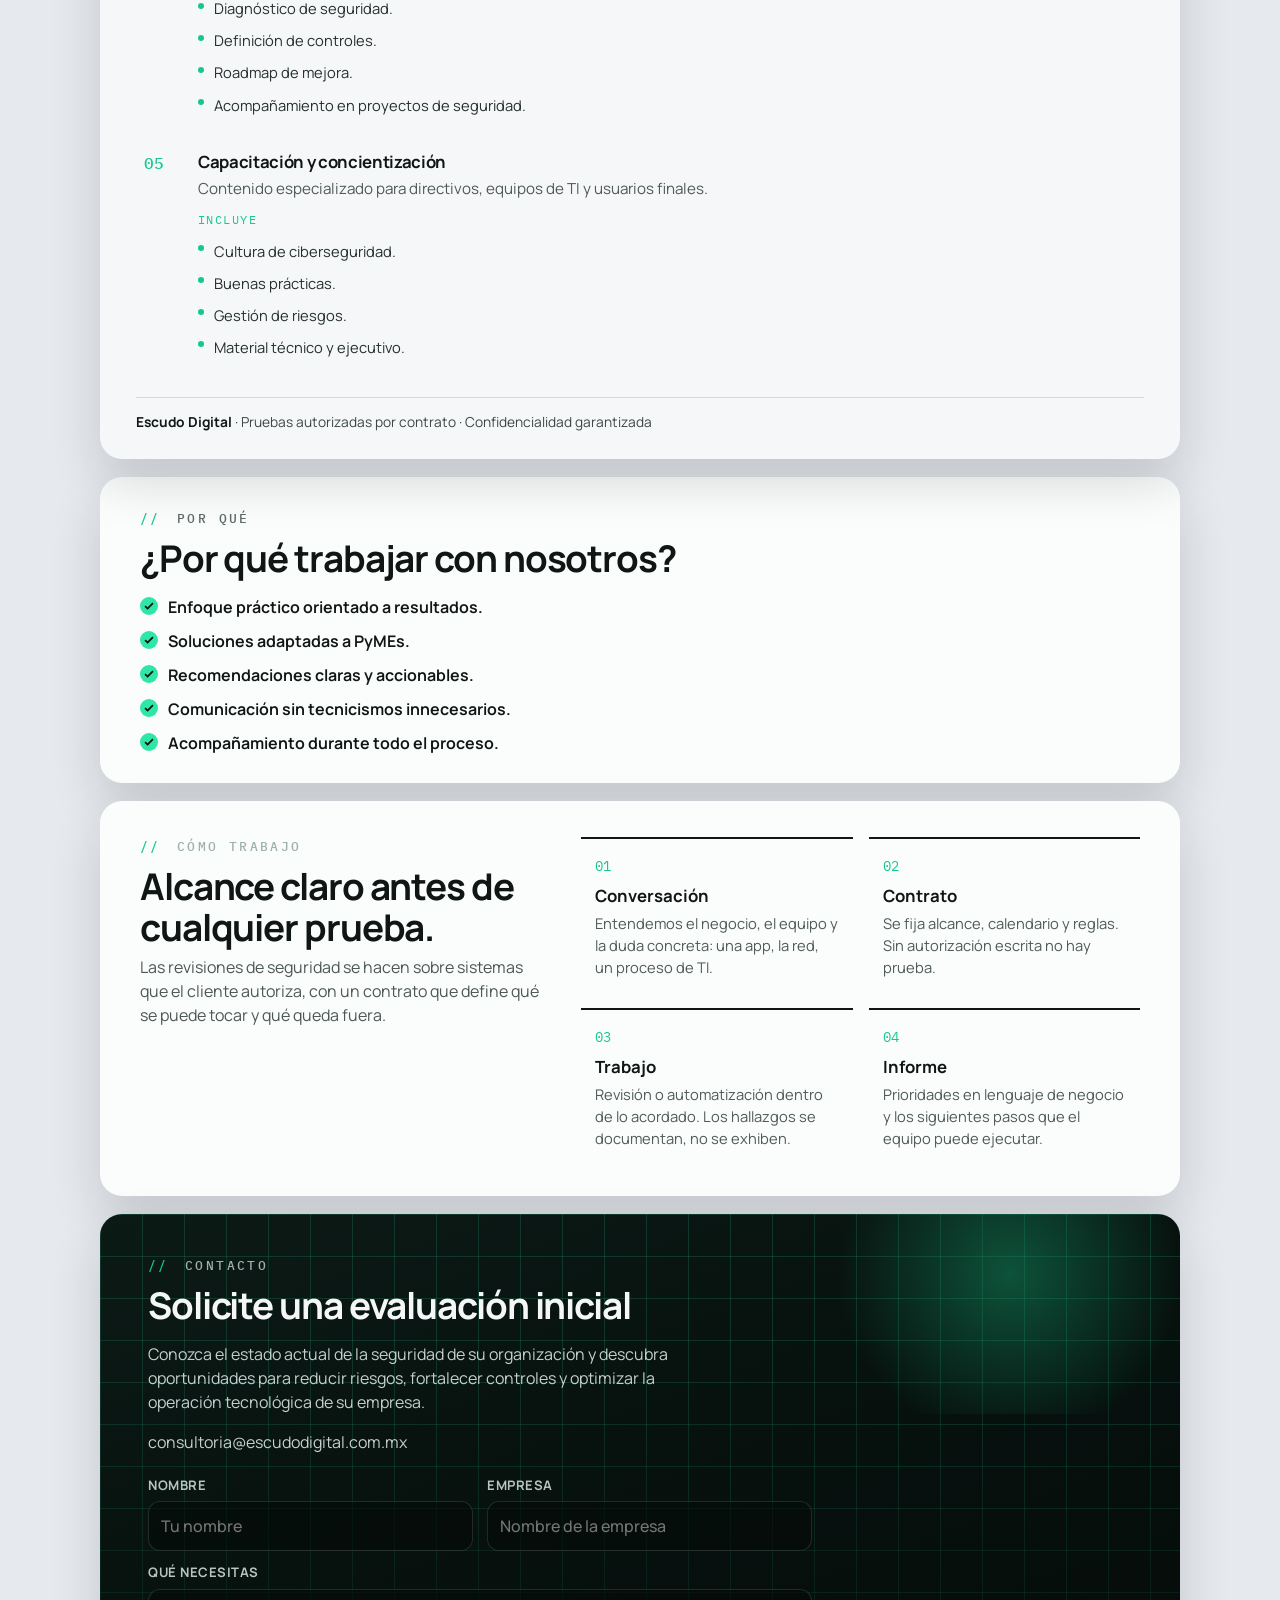
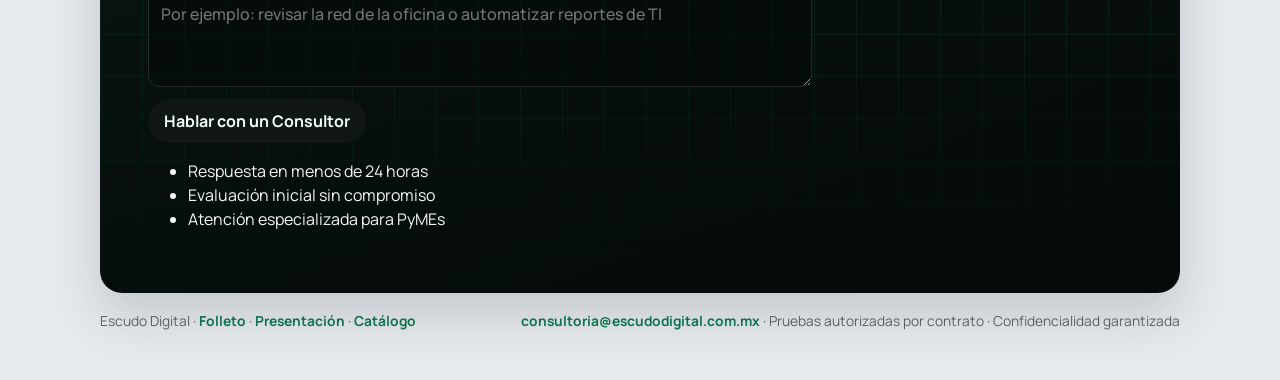
==== commit c250301d: "Update index.html" ====
--- a/index.html
+++ b/index.html
@@ -226,7 +226,6 @@
             <li>Respuesta en menos de 24 horas</li>
             <li>Evaluación inicial sin compromiso</li>
             <li>Atención especializada para PyMEs</li>
-            <li>Prueba Vercel</li>
           </ul>
           </div>
         </div>
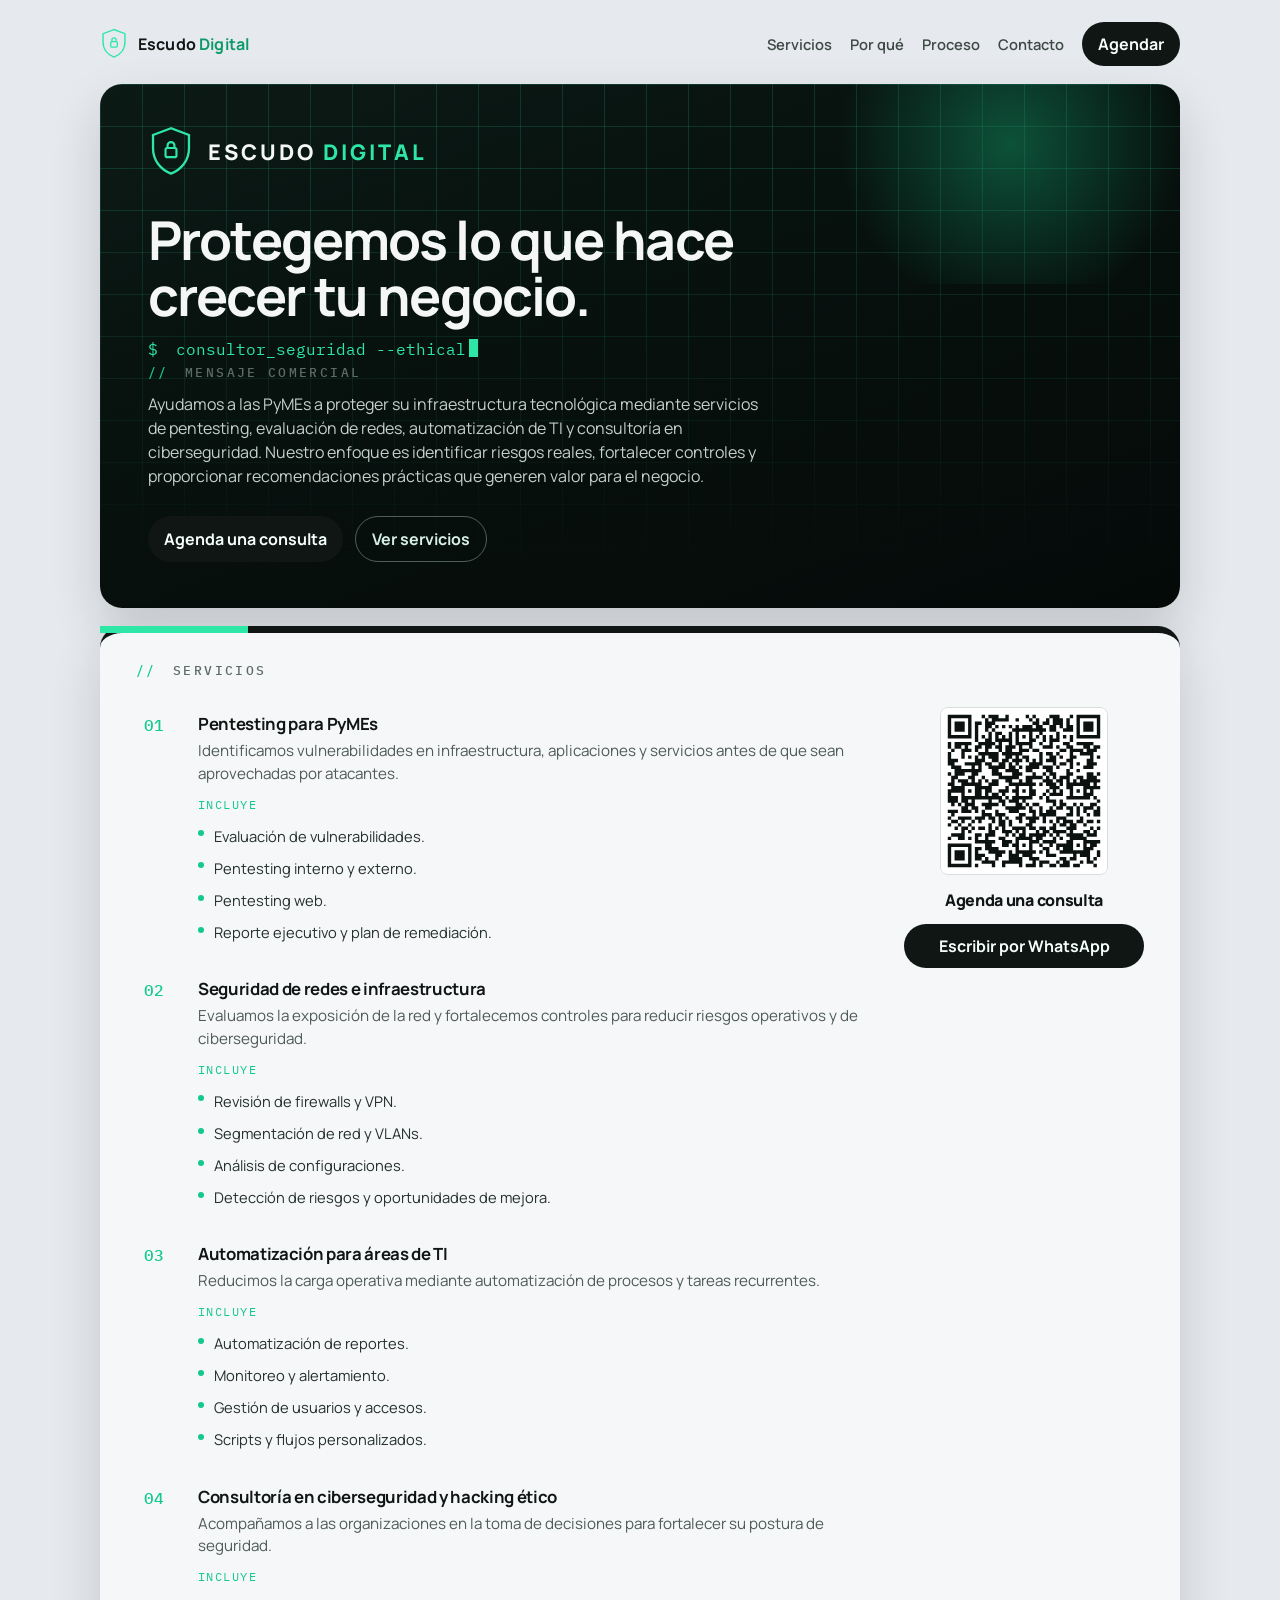
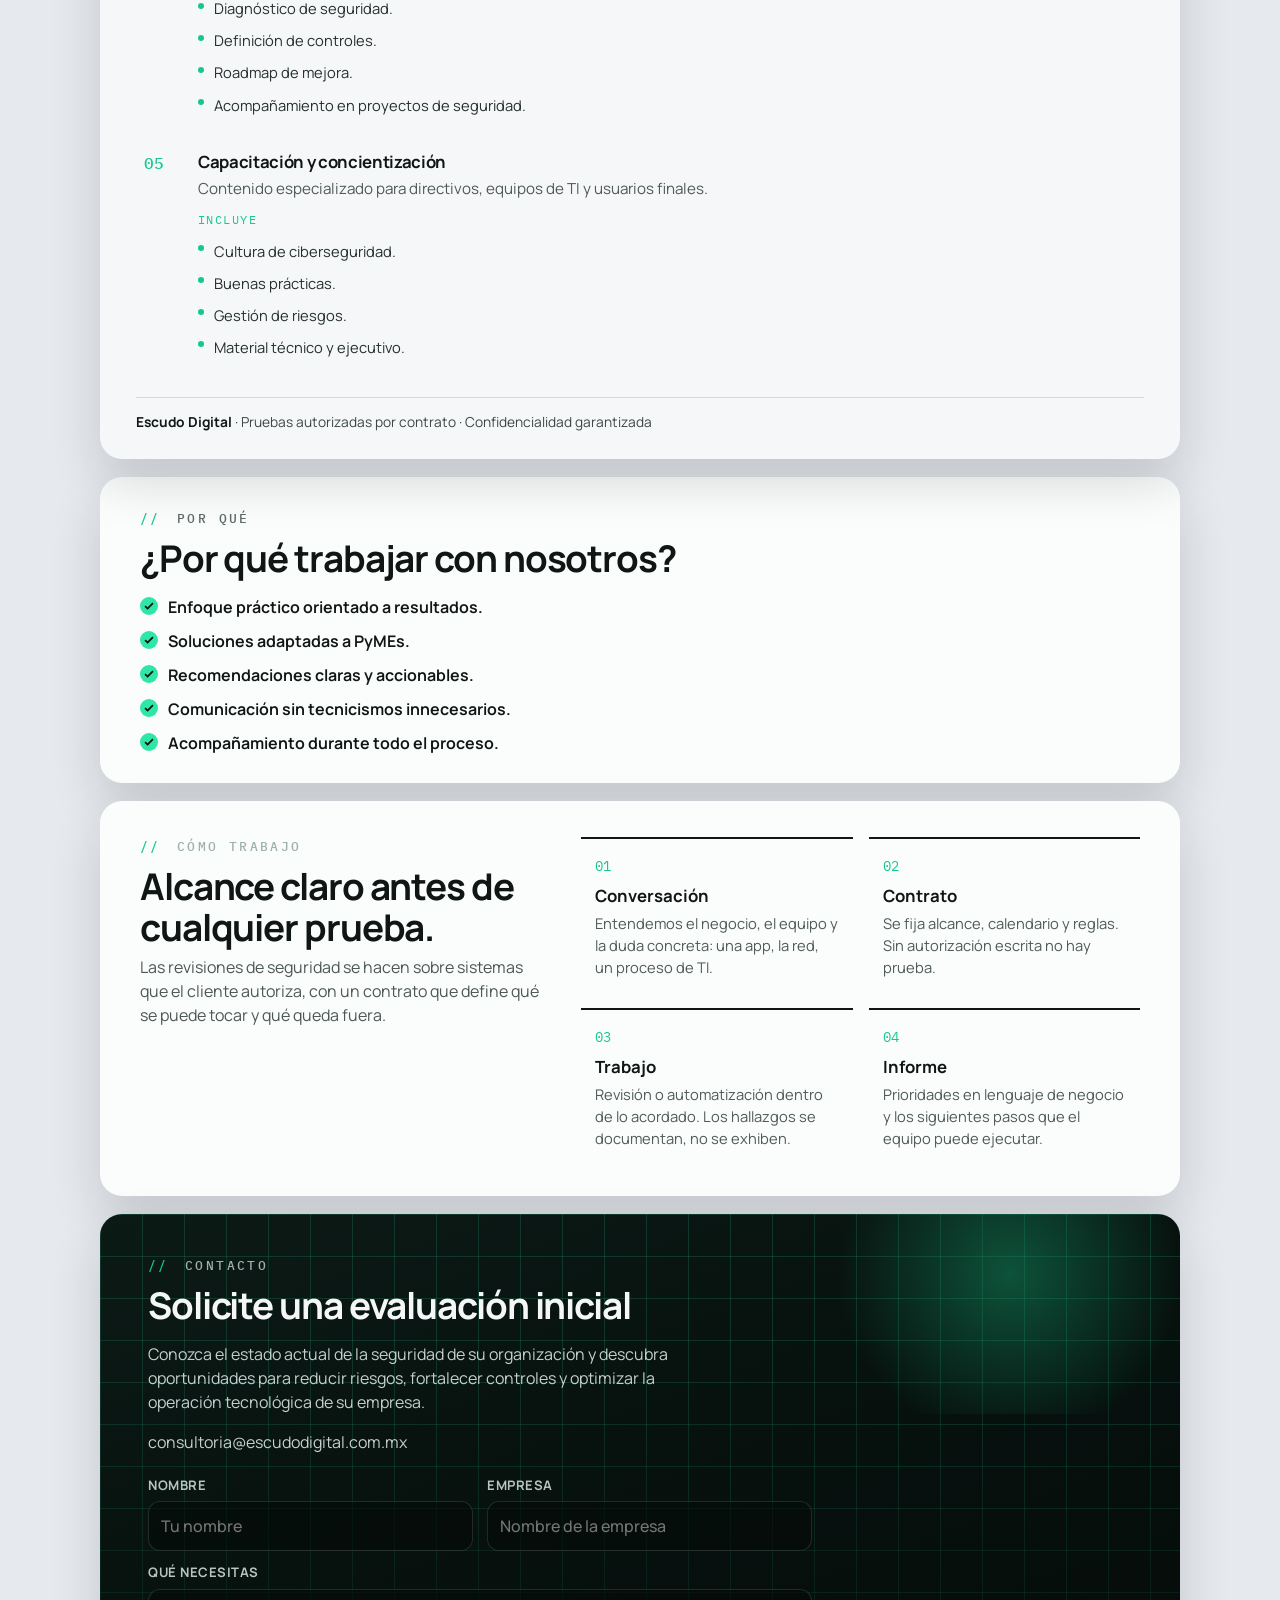
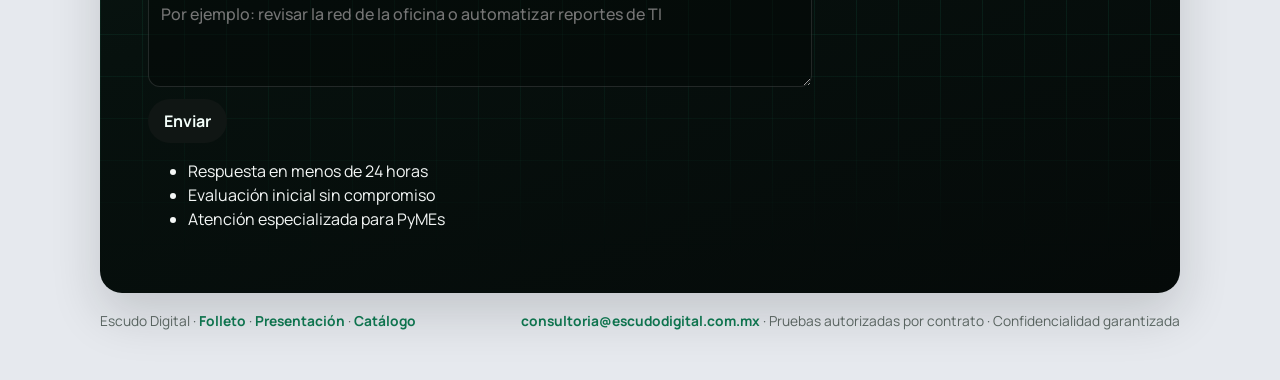
==== commit efd0e13c: "Fix HTML encoding issues in index.html" ====
--- a/index.html
+++ b/index.html
@@ -220,7 +220,7 @@
               Qué necesitas
               <textarea name="mensaje" rows="3" required placeholder="Por ejemplo: revisar la red de la oficina o automatizar reportes de TI"></textarea>
             </label>
-            <button class="btn primary" type="submit">Hablar con un Consultor</button>
+            <button class="btn primary" type="submit">Enviar</button>
           </form>
           <ul class="assurances">
             <li>Respuesta en menos de 24 horas</li>
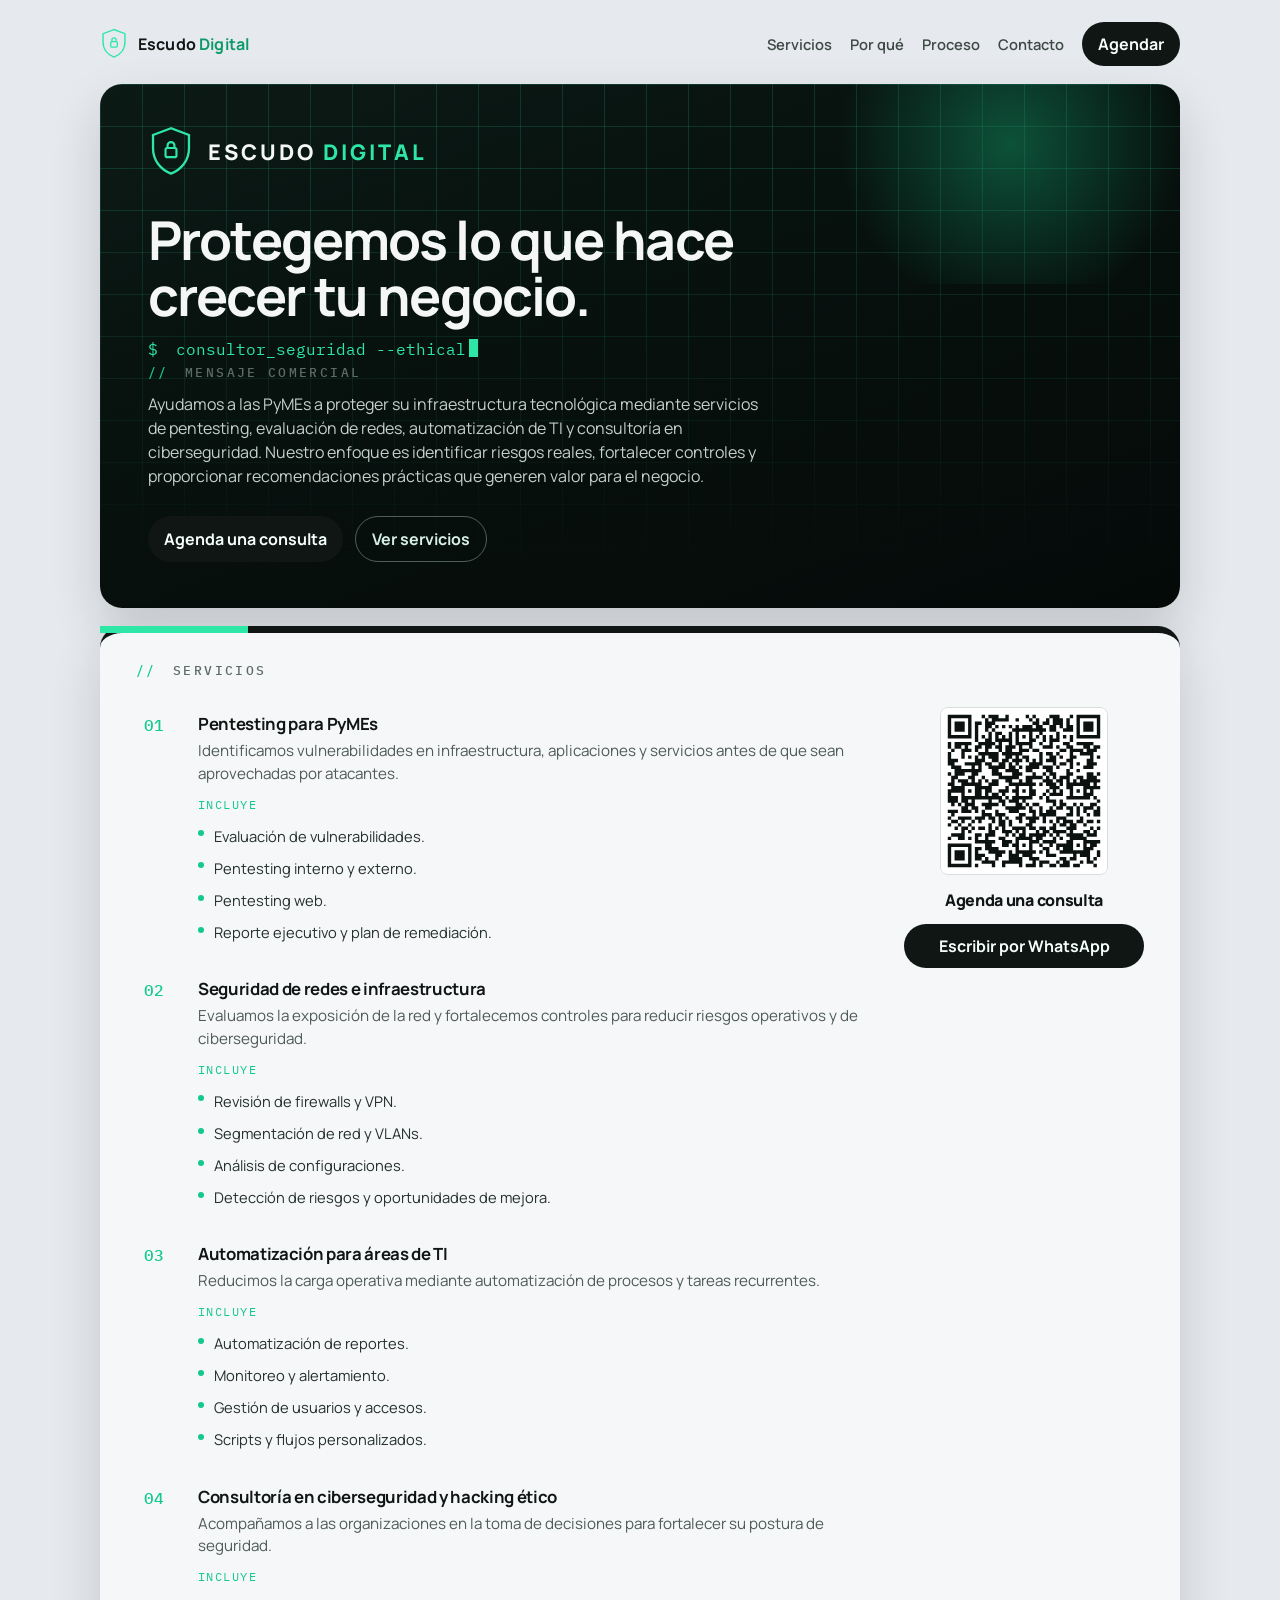
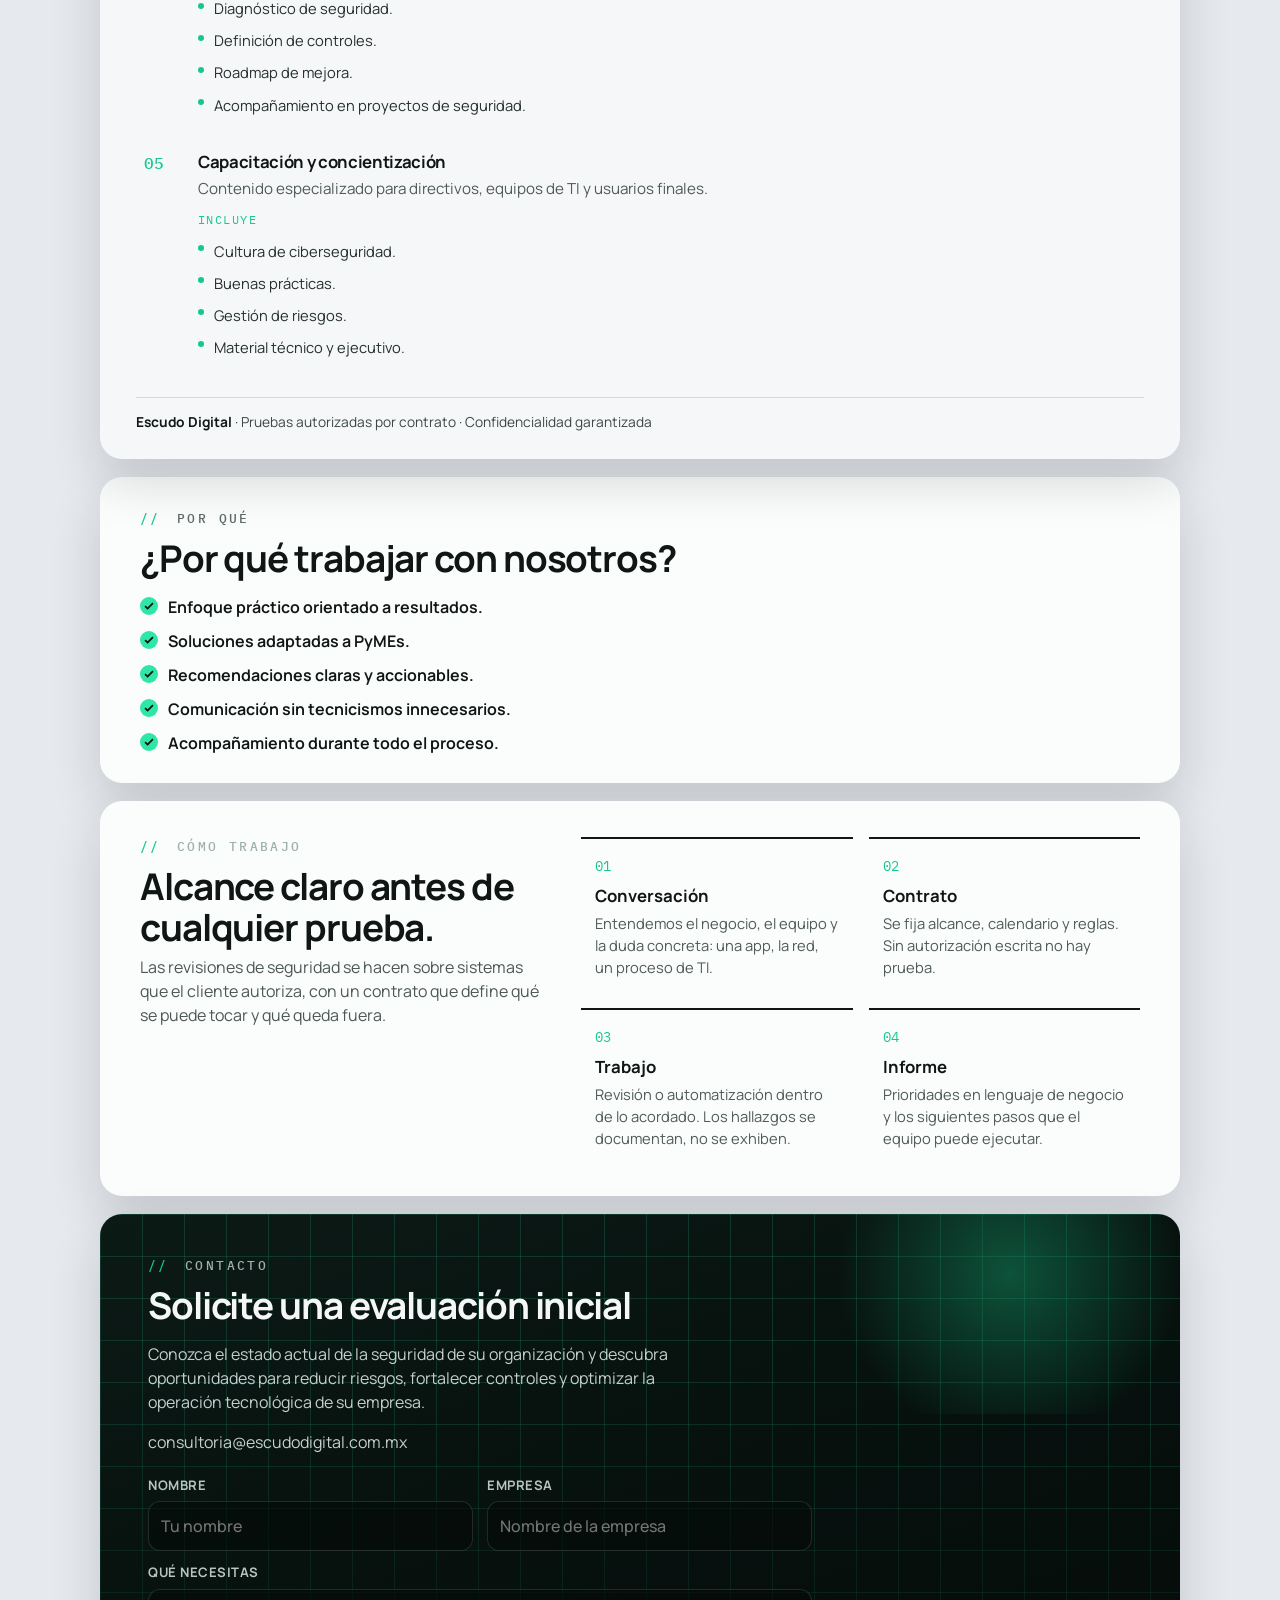
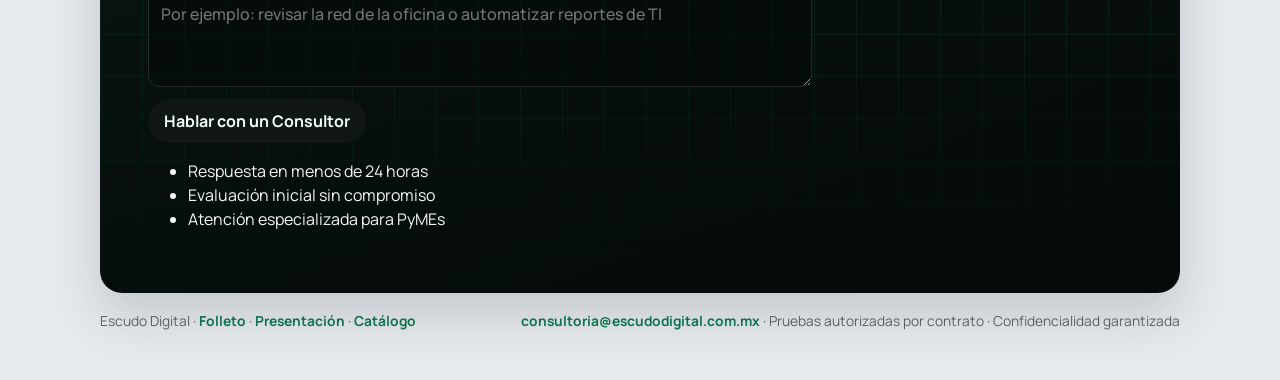
==== commit 12dce7c0: "Add files via upload" ====
--- a/index.html
+++ b/index.html
@@ -220,7 +220,8 @@
               Qué necesitas
               <textarea name="mensaje" rows="3" required placeholder="Por ejemplo: revisar la red de la oficina o automatizar reportes de TI"></textarea>
             </label>
-            <button class="btn primary" type="submit">Enviar</button>
+            <button class="btn primary" type="submit">Hablar con un Consultor</button>
+            <p class="form-status" id="form-status" role="status" hidden>Hemos recibido su mensaje, en breve un consultor se pondrá en contacto con Usted</p>
           </form>
           <ul class="assurances">
             <li>Respuesta en menos de 24 horas</li>
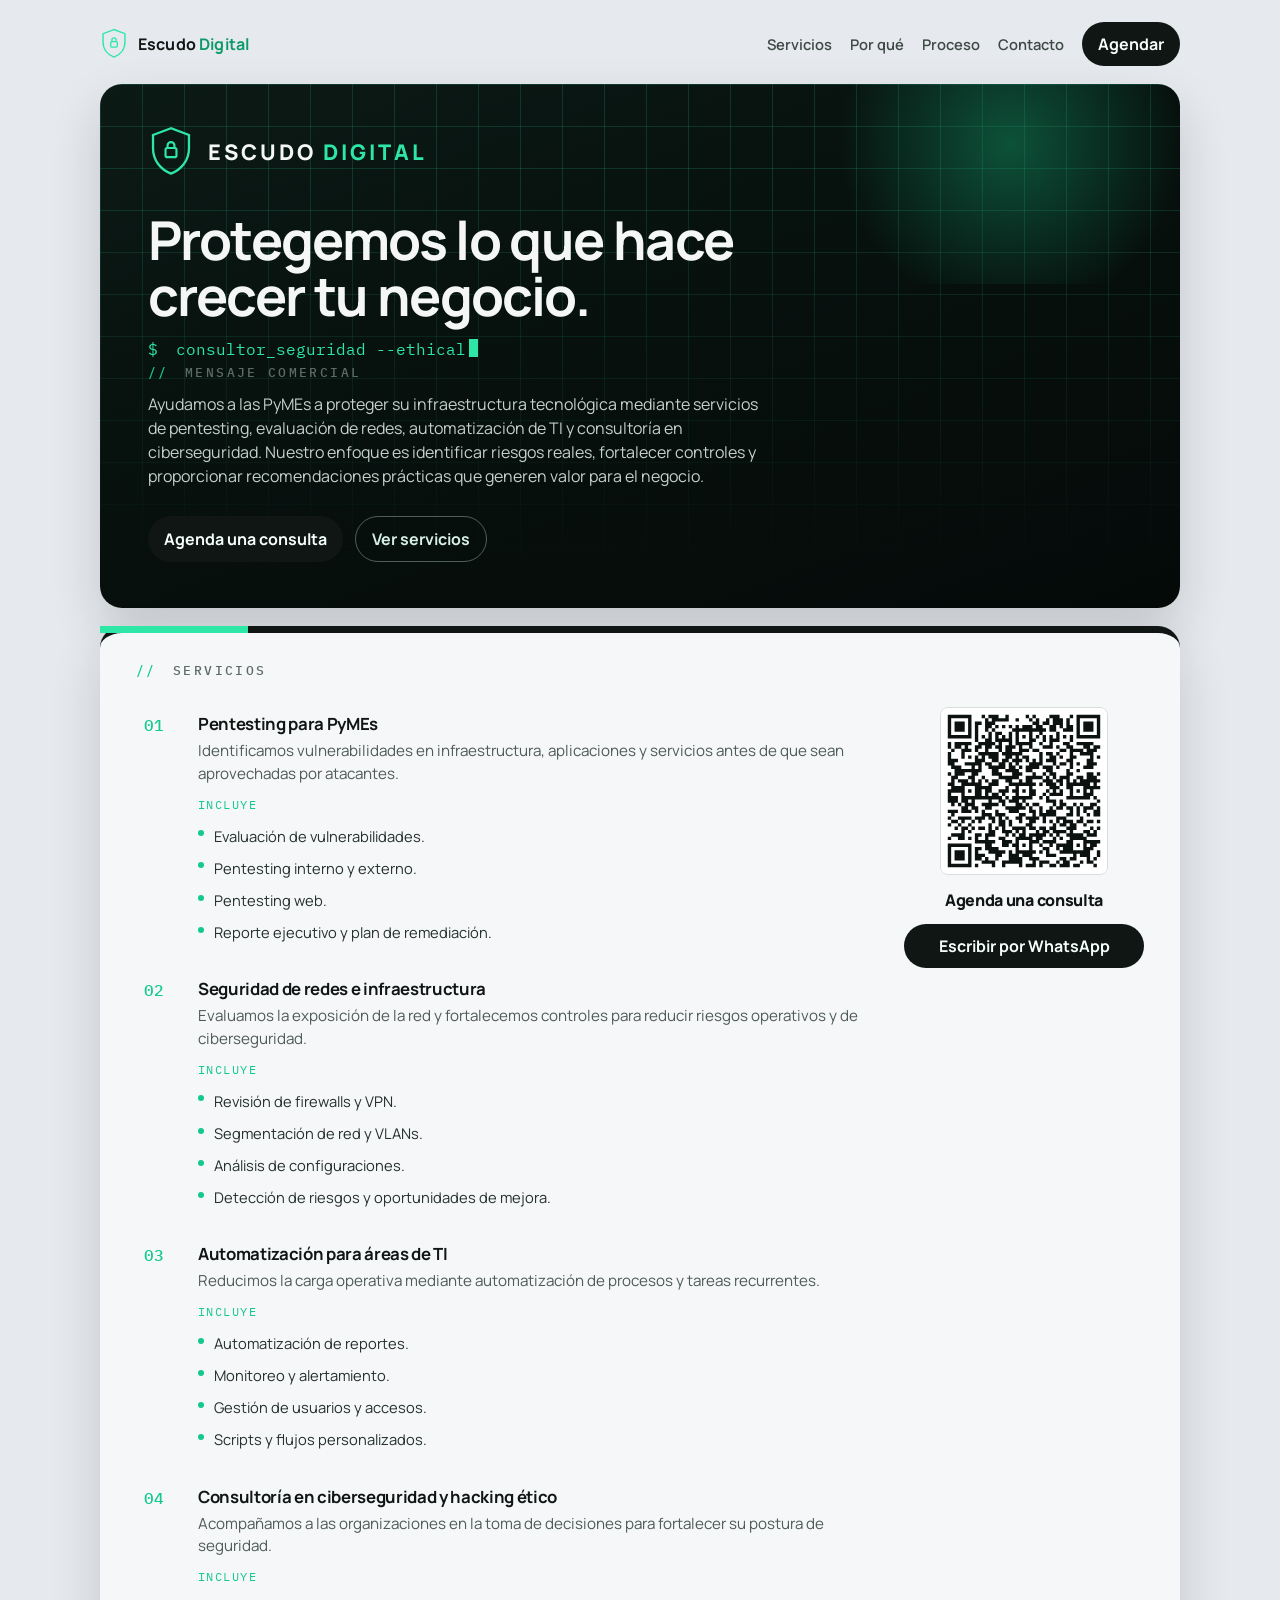
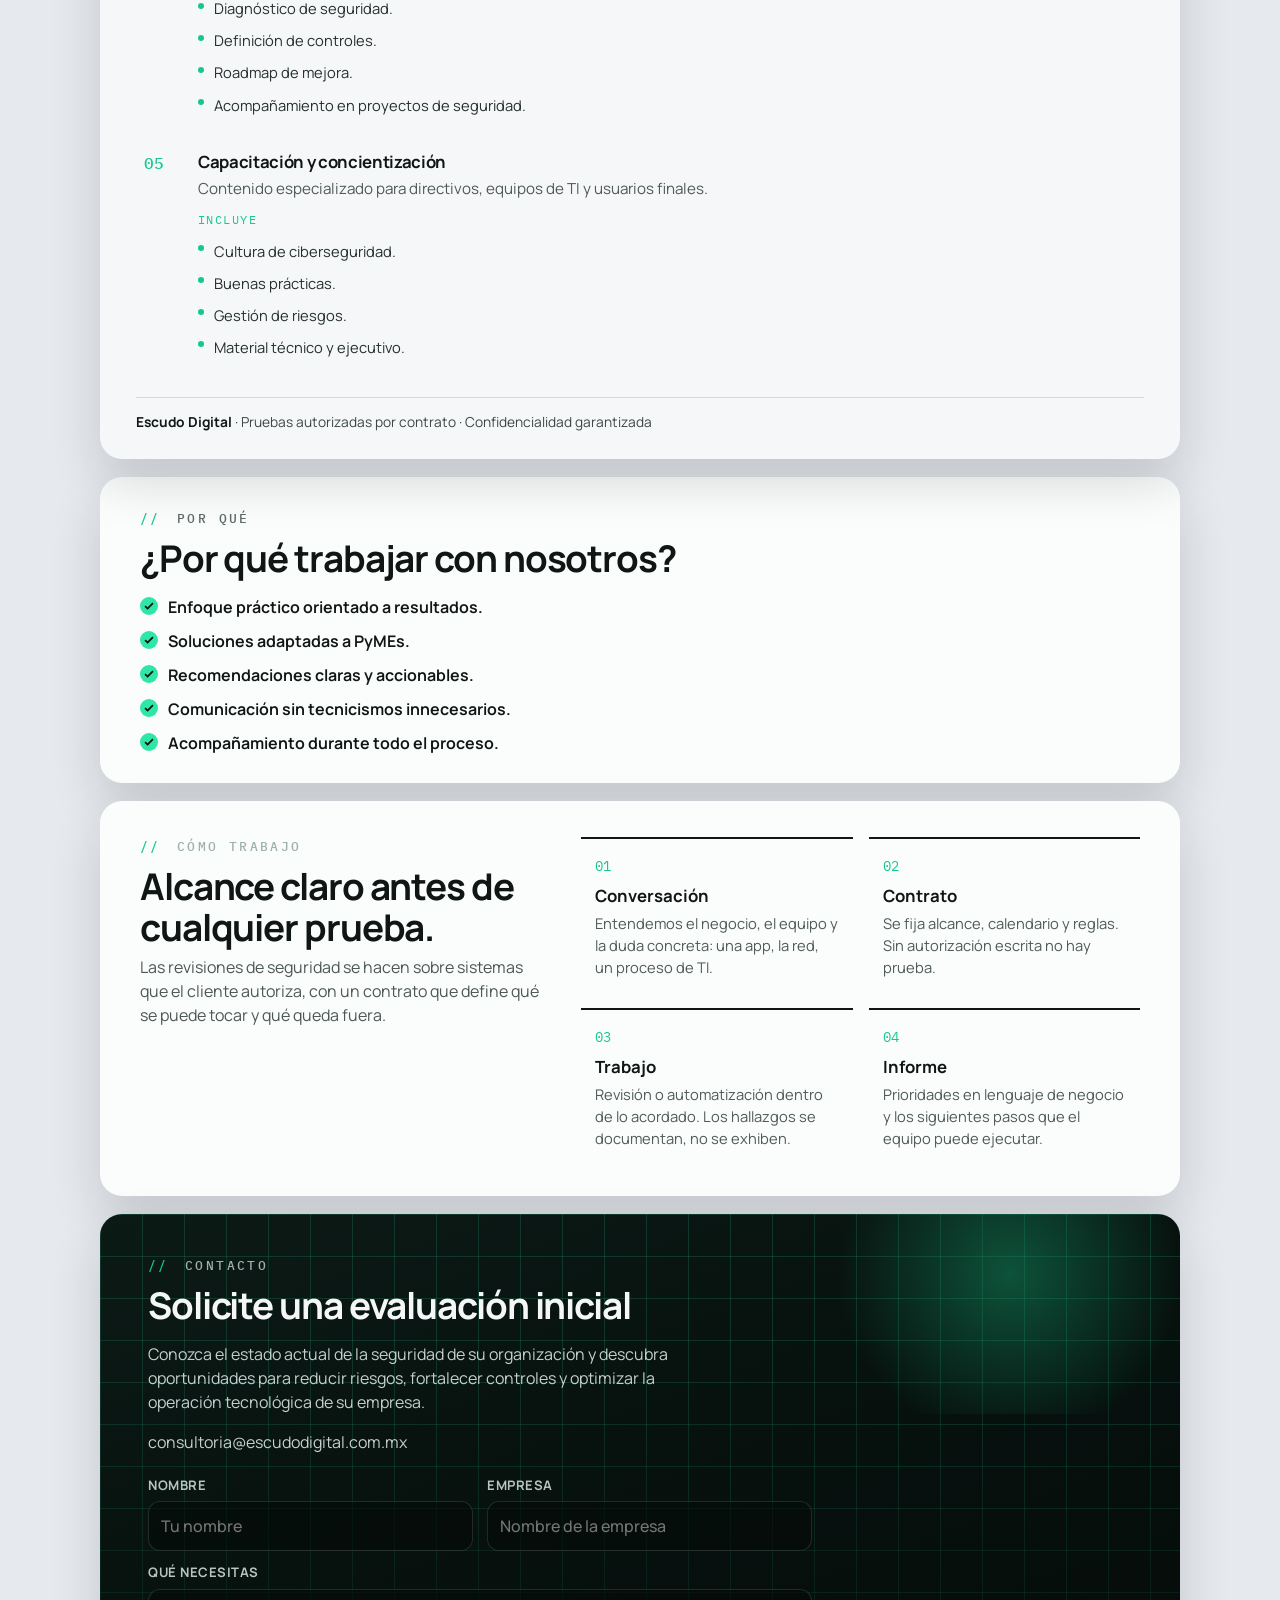
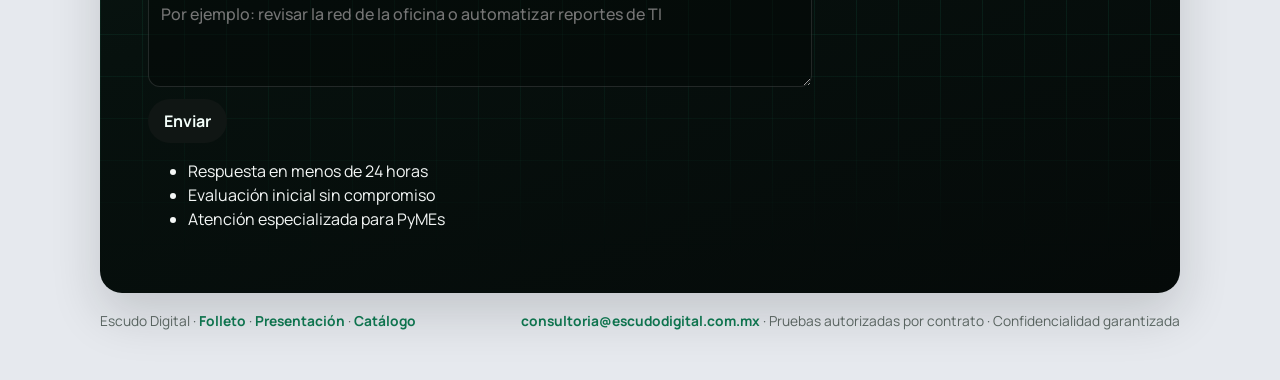
==== commit 579c3f85: "Fix HTML encoding issues in index.html" ====
--- a/index.html
+++ b/index.html
@@ -220,7 +220,7 @@
               Qué necesitas
               <textarea name="mensaje" rows="3" required placeholder="Por ejemplo: revisar la red de la oficina o automatizar reportes de TI"></textarea>
             </label>
-            <button class="btn primary" type="submit">Hablar con un Consultor</button>
+            <button class="btn primary" type="submit">Enviar</button>
             <p class="form-status" id="form-status" role="status" hidden>Hemos recibido su mensaje, en breve un consultor se pondrá en contacto con Usted</p>
           </form>
           <ul class="assurances">
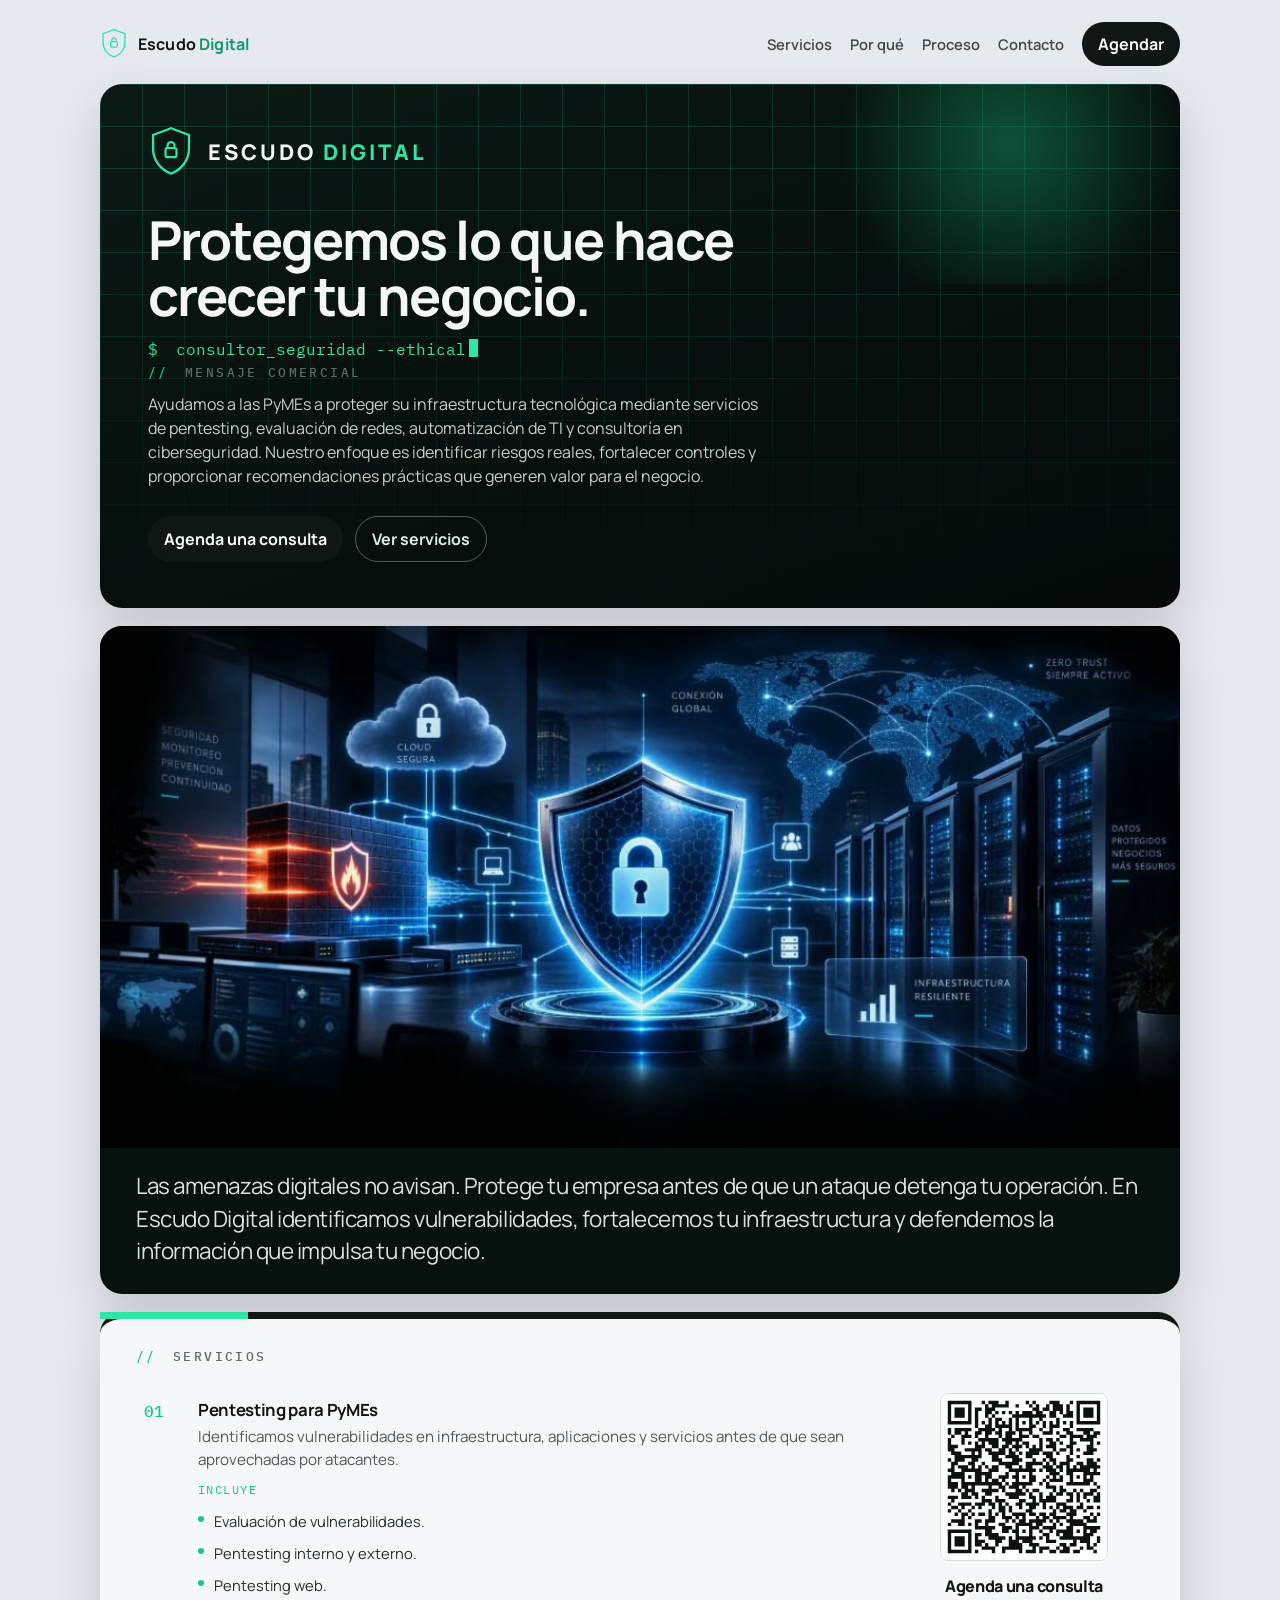
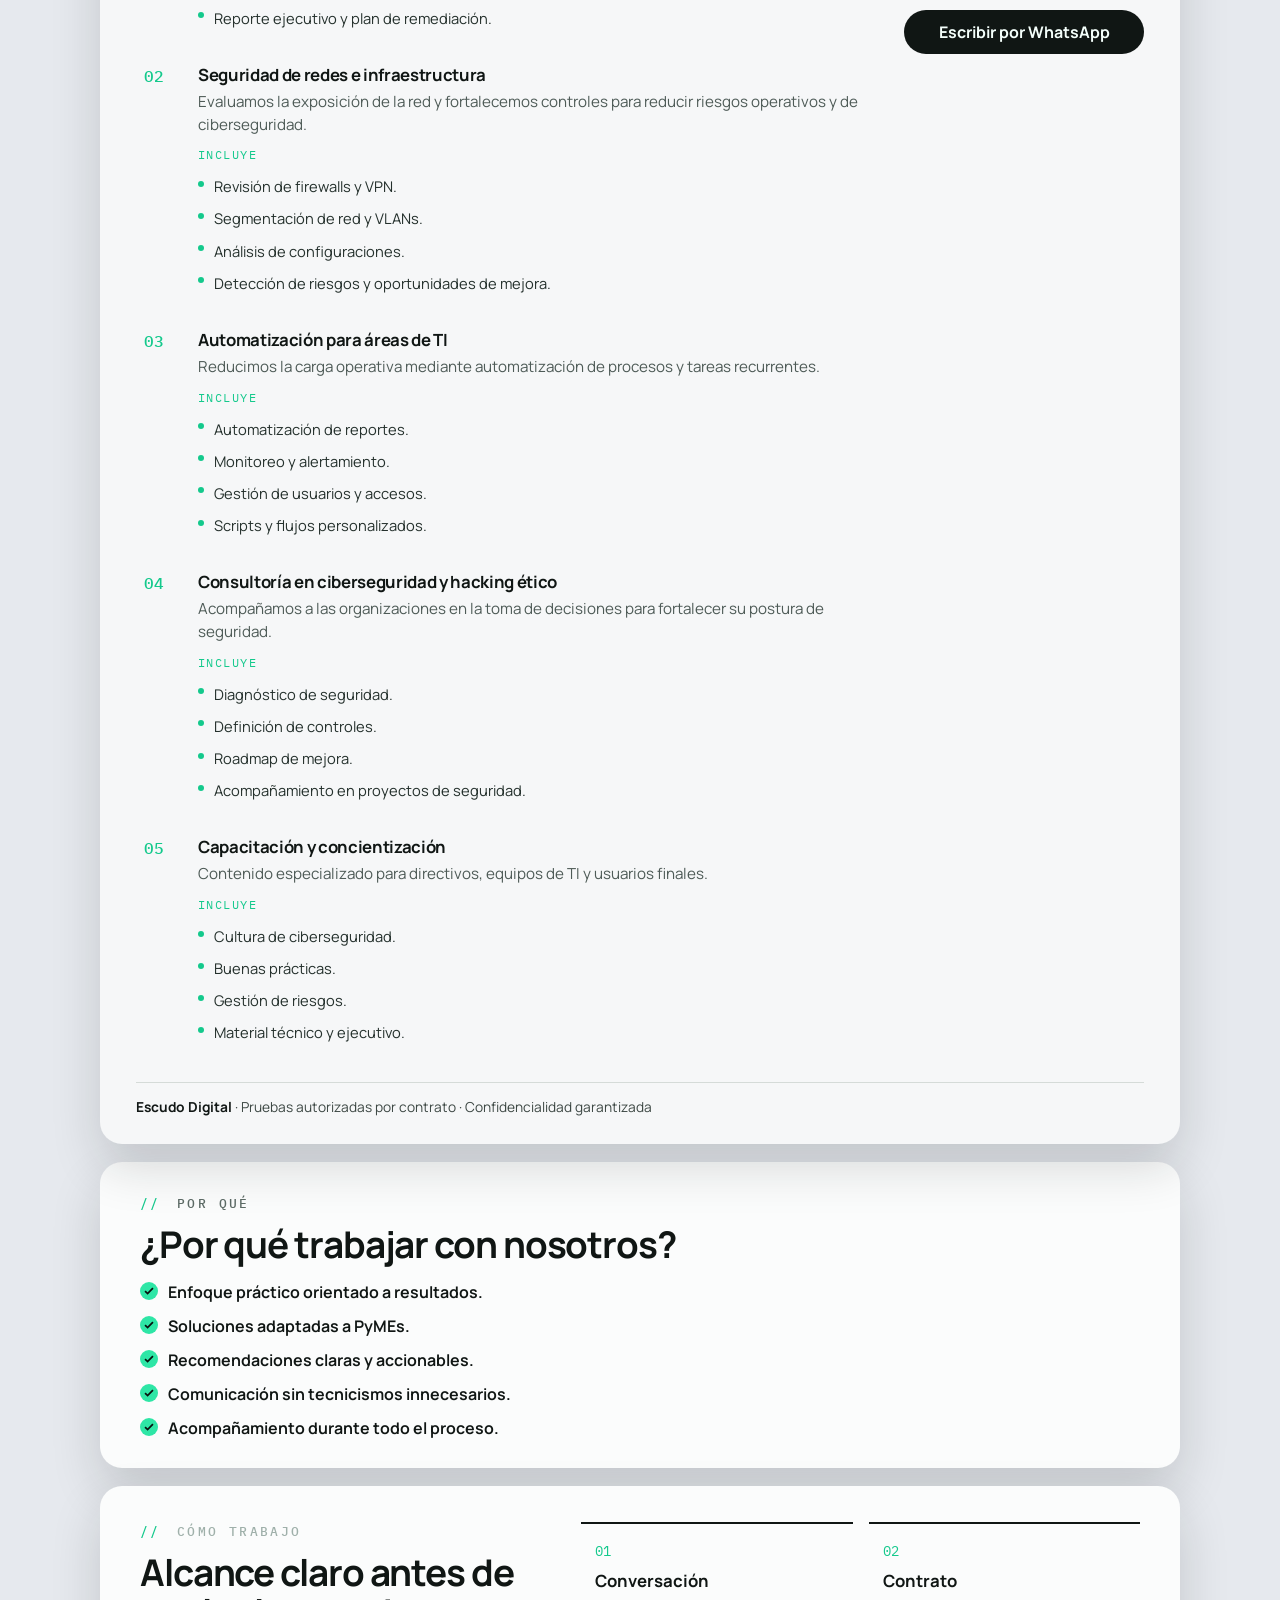
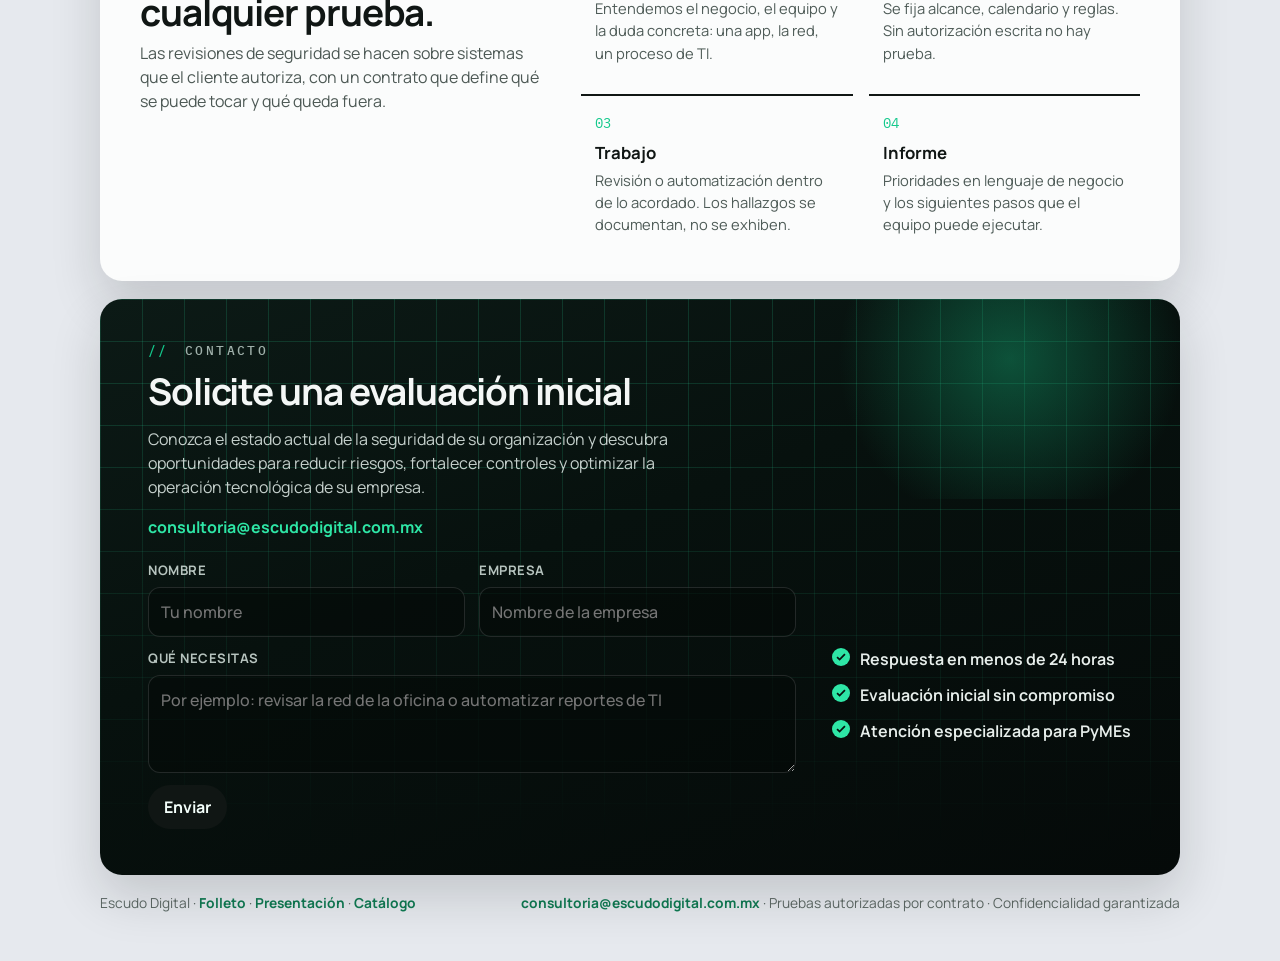
==== commit b7af3d5b: "Add files via upload" ====
--- a/index.html
+++ b/index.html
@@ -69,6 +69,11 @@
         </div>
       </section>
 
+      <section class="cover" aria-label="Portada">
+        <img src="portada.png" alt="Portada de Escudo Digital: escudo de seguridad, infraestructura protegida y conexión global.">
+        <p class="cover-alert">Las amenazas digitales no avisan. Protege tu empresa antes de que un ataque detenga tu operación. En Escudo Digital identificamos vulnerabilidades, fortalecemos tu infraestructura y defendemos la información que impulsa tu negocio.</p>
+      </section>
+
       <section class="services card-light" id="servicios">
         <div class="services-head">
           <p class="kicker"><span>//</span> Servicios</p>
--- a/css/styles.css
+++ b/css/styles.css
@@ -36,6 +36,36 @@
   padding: 22px 0 48px;
 }
 
+.cover {
+  margin: 18px 0;
+  border-radius: var(--radius);
+  overflow: hidden;
+  box-shadow: var(--shadow);
+  background: var(--card);
+}
+.cover p {
+  margin: 0;
+  padding: 22px 36px 26px;
+  color: #d7e4df;
+  font-size: 1.4rem;
+  line-height: 1.45;
+  letter-spacing: -0.02em;
+  animation: alert-fade 4.6s ease-in-out infinite;
+}
+@keyframes alert-fade {
+  0%, 16% { opacity: 0; }
+  30%, 70% { opacity: 1; }
+  84%, 100% { opacity: 0; }
+}
+@media (prefers-reduced-motion: reduce) {
+  .cover p { animation: none; }
+}
+.cover img {
+  display: block;
+  width: 100%;
+  height: auto;
+}
+
 .nav {
   display: flex;
   align-items: center;
@@ -391,10 +421,19 @@
 .steps p { margin: 0 0 8px; color: #4e5b57; font-size: 0.92rem; }
 
 .contact { margin-top: 18px; }
-.contact-inner { max-width: 760px; }
+.contact-inner { max-width: none; }
 .contact p { color: #c5d0cc; max-width: 52ch; }
+.contact .mail { margin-top: 14px; }
+.contact .mail a { color: var(--green); font-weight: 700; }
+.contact-split {
+  margin-top: 22px;
+  display: grid;
+  grid-template-columns: minmax(0, 1fr) minmax(240px, 300px);
+  gap: 28px 36px;
+  align-items: center;
+}
 .consult {
-  margin-top: 22px;
+  margin-top: 0;
   display: grid;
   grid-template-columns: 1fr 1fr;
   gap: 12px 14px;
@@ -426,6 +465,38 @@
   border-color: transparent;
 }
 .consult button { justify-self: start; }
+.form-status {
+  grid-column: 1 / -1;
+  margin: 4px 0 0;
+  color: var(--green);
+  font-weight: 700;
+  letter-spacing: 0;
+  text-transform: none;
+  font-size: 1rem;
+}
+.assurances {
+  list-style: none;
+  margin: 0;
+  padding: 0;
+  display: grid;
+  gap: 12px;
+}
+.assurances li {
+  display: flex;
+  align-items: flex-start;
+  gap: 10px;
+  color: #e7eeeb;
+  font-weight: 650;
+}
+.assurances li::before {
+  content: "";
+  width: 18px;
+  height: 18px;
+  margin-top: 1px;
+  flex: none;
+  border-radius: 50%;
+  background: var(--green) url("data:image/svg+xml,%3Csvg xmlns='http://www.w3.org/2000/svg' viewBox='0 0 16 16'%3E%3Cpath fill='none' stroke='%2307110e' stroke-width='2' d='M3.5 8.2 6.4 11 12.5 4.8'/%3E%3C/svg%3E") center / 14px no-repeat;
+}
 
 footer {
   display: flex;
@@ -441,8 +512,8 @@
 
 @media (max-width: 820px) {
   .nav-links { display: none; }
-  .hero-inner, .contact-inner, .services, .why, .process { padding-left: 22px; padding-right: 22px; }
-  .services-layout, .process, .consult { grid-template-columns: 1fr; }
+  .hero-inner, .contact-inner, .services, .why, .process, .cover p { padding-left: 22px; padding-right: 22px; }
+  .services-layout, .process, .consult, .contact-split { grid-template-columns: 1fr; }
   .agenda { display: grid; justify-items: center; }
   .steps { grid-template-columns: 1fr; }
   .hero h1 { max-width: none; }
